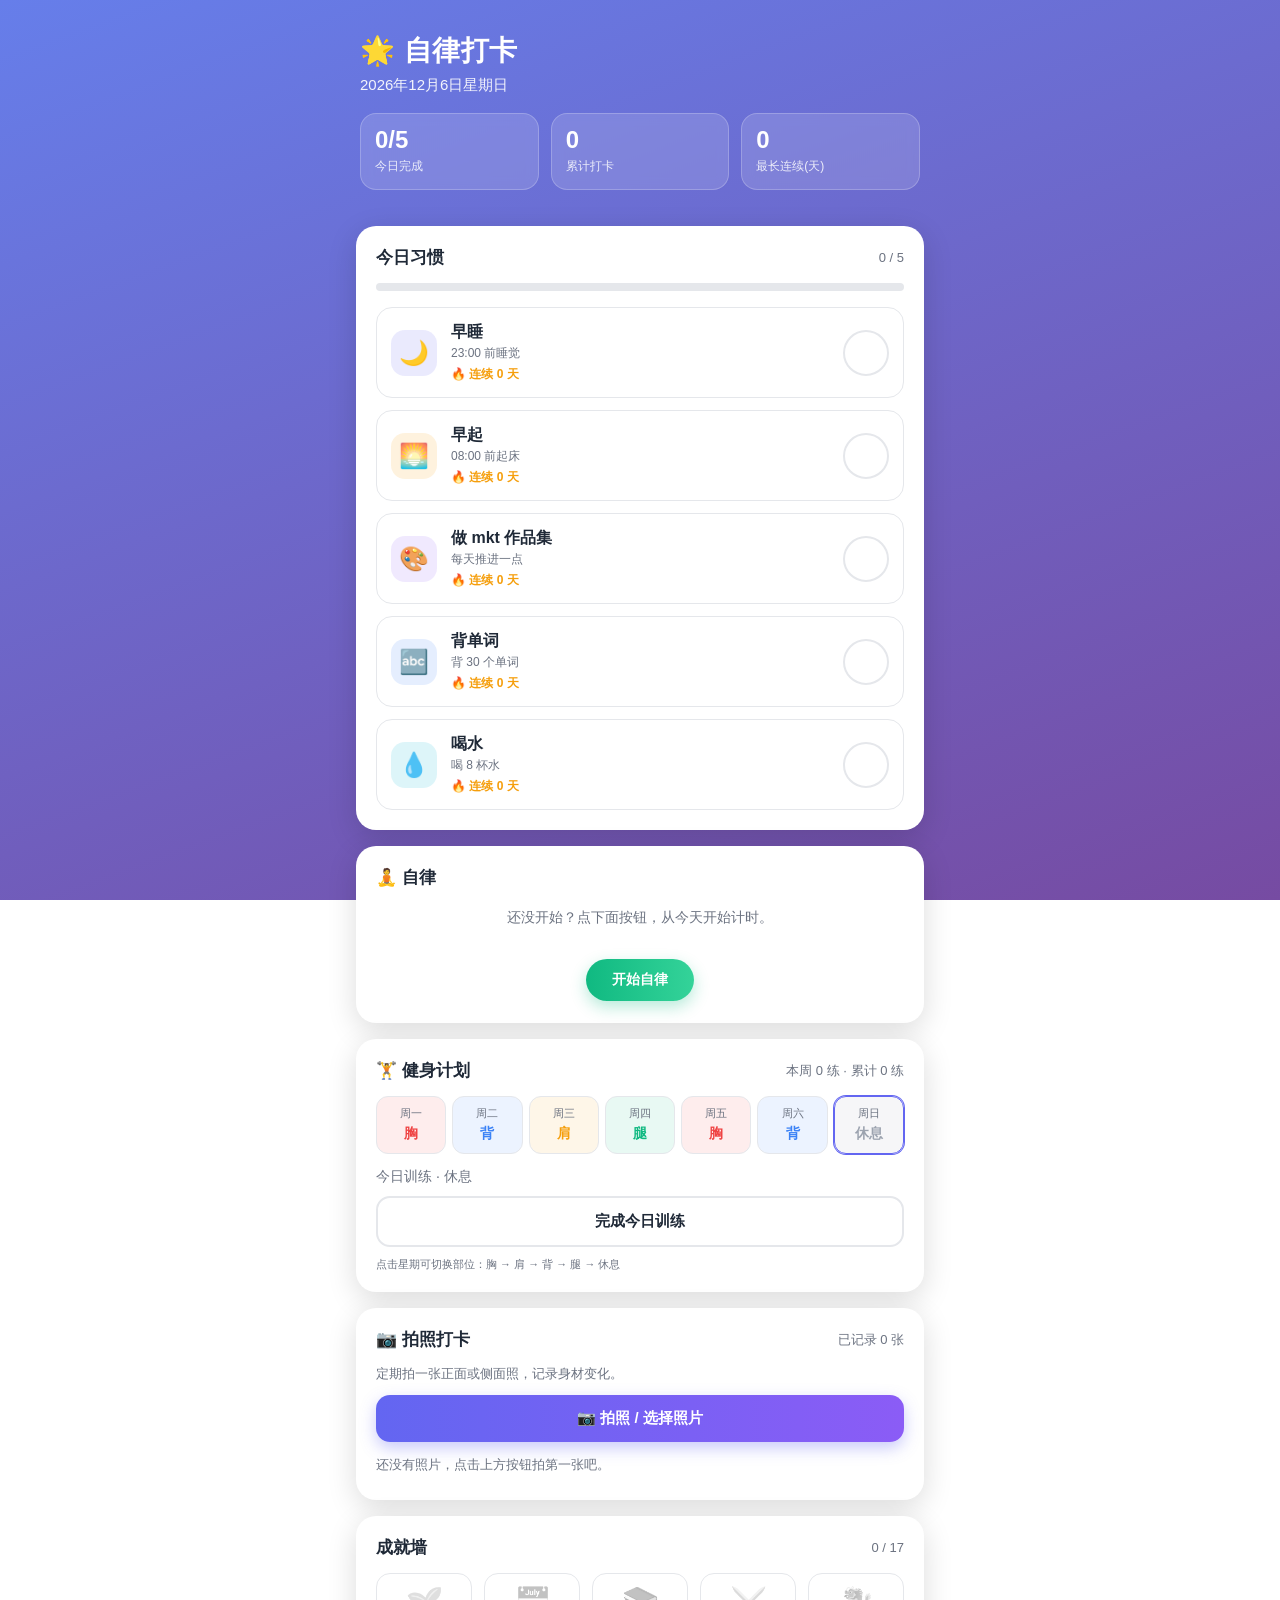
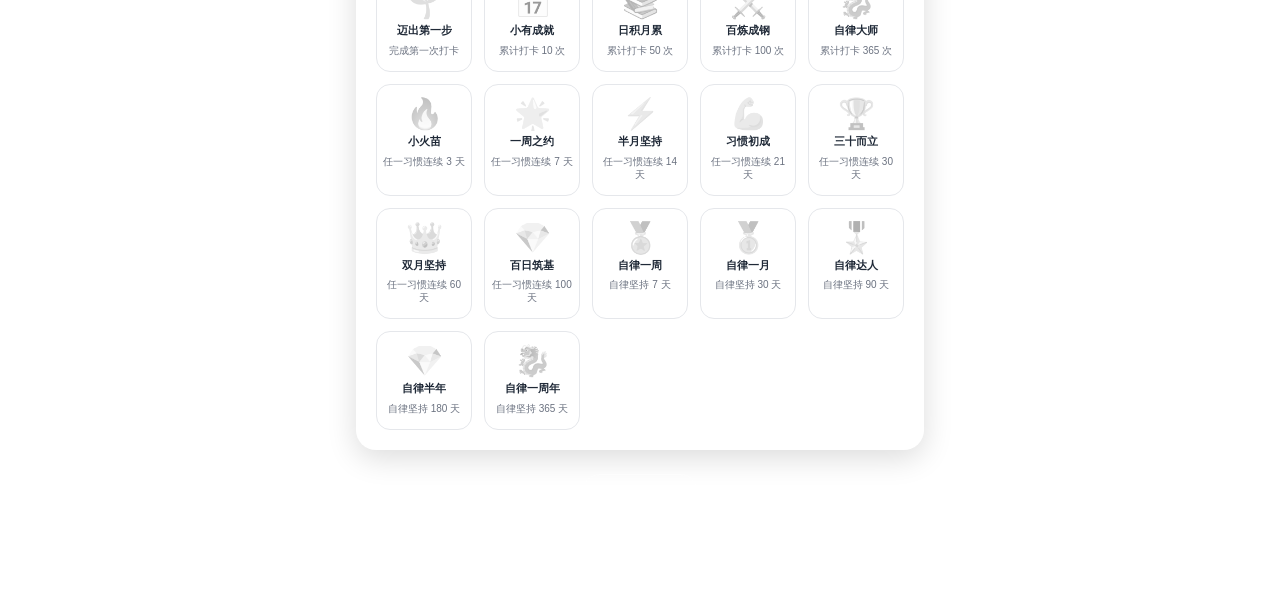
==== index.html @ 6bbac657 "Initial commit: 自律打卡 PWA Co-Authored-By: Claude Opus 5 (1M context) <noreply@anthropic.com>" ====
<!DOCTYPE html>
<html lang="zh-CN">
<head>
<meta charset="UTF-8">
<meta name="viewport" content="width=device-width, initial-scale=1.0">
<meta name="theme-color" content="#6366f1">
<title>自律打卡</title>
<link rel="manifest" href="manifest.webmanifest">
<link rel="icon" type="image/png" href="icon-192.png">
<link rel="apple-touch-icon" href="apple-touch-icon.png">
<meta name="mobile-web-app-capable" content="yes">
<meta name="apple-mobile-web-app-capable" content="yes">
<meta name="apple-mobile-web-app-status-bar-style" content="black-translucent">
<meta name="apple-mobile-web-app-title" content="自律打卡">
<style>
  * { box-sizing: border-box; margin: 0; padding: 0; }

  :root {
    --card: #ffffff;
    --text: #1f2937;
    --muted: #6b7280;
    --ring: #e5e7eb;
    --success: #10b981;
  }

  @media (prefers-color-scheme: dark) {
    :root {
      --card: #1f2937;
      --text: #f9fafb;
      --muted: #9ca3af;
      --ring: #374151;
    }
  }

  html, body { height: 100%; }

  body {
    font-family: -apple-system, BlinkMacSystemFont, "Segoe UI", "PingFang SC",
      "Hiragino Sans GB", "Microsoft YaHei", sans-serif;
    background: linear-gradient(160deg, #667eea 0%, #764ba2 100%);
    background-attachment: fixed;
    min-height: 100vh;
    color: var(--text);
    -webkit-font-smoothing: antialiased;
  }

  .app { max-width: 600px; margin: 0 auto; padding: 28px 16px 64px; }

  /* ---------- 顶部 ---------- */
  .hero { color: #fff; padding: 4px 4px 20px; }
  .hero h1 { font-size: 28px; font-weight: 800; letter-spacing: .5px; }
  .date { opacity: .92; margin-top: 6px; font-size: 15px; }

  .stats { display: grid; grid-template-columns: repeat(3, 1fr); gap: 12px; margin-top: 18px; }
  .stat {
    background: rgba(255, 255, 255, .14);
    backdrop-filter: blur(6px);
    border: 1px solid rgba(255, 255, 255, .22);
    border-radius: 16px;
    padding: 14px;
  }
  .stat .num { font-size: 24px; font-weight: 800; line-height: 1; }
  .stat .label { font-size: 12px; opacity: .85; margin-top: 6px; }

  /* ---------- 卡片 ---------- */
  .card {
    background: var(--card);
    border-radius: 20px;
    padding: 20px;
    margin-top: 16px;
    box-shadow: 0 8px 30px rgba(0, 0, 0, .14);
  }
  .section-title {
    font-size: 17px; font-weight: 700;
    display: flex; align-items: center; justify-content: space-between;
    margin-bottom: 14px;
  }
  .section-title .sub { font-size: 13px; color: var(--muted); font-weight: 500; }

  .progress { height: 8px; background: var(--ring); border-radius: 999px; overflow: hidden; margin-bottom: 16px; }
  .progress-fill {
    height: 100%; width: 0;
    background: linear-gradient(90deg, #10b981, #34d399);
    border-radius: 999px;
    transition: width .3s ease;
  }

  /* ---------- 习惯列表 ---------- */
  .habit-list { list-style: none; display: flex; flex-direction: column; gap: 12px; }
  .habit {
    display: flex; align-items: center; gap: 14px;
    padding: 14px; border: 1px solid var(--ring); border-radius: 16px;
    transition: transform .12s ease, box-shadow .12s ease;
  }
  .habit:hover { transform: translateY(-1px); box-shadow: 0 4px 14px rgba(0, 0, 0, .08); }
  .habit .icon {
    width: 46px; height: 46px; border-radius: 14px;
    display: grid; place-items: center; font-size: 24px; flex-shrink: 0;
  }
  .habit .info { flex: 1; min-width: 0; }
  .habit .name { font-weight: 700; font-size: 16px; }
  .habit .note { font-size: 12px; color: var(--muted); margin-top: 2px; }
  .habit .streak { font-size: 12px; font-weight: 700; color: #f59e0b; margin-top: 4px; }

  .check {
    width: 46px; height: 46px; border-radius: 50%;
    border: 2px solid var(--ring); background: transparent;
    cursor: pointer; font-size: 20px; font-weight: 800;
    display: grid; place-items: center; flex-shrink: 0;
    transition: all .15s ease;
  }
  .check:hover { border-color: var(--success); }
  .check.done { background: var(--success); border-color: var(--success); color: #fff; }

  /* ---------- 健身计划 ---------- */
  .day-chips { display: grid; grid-template-columns: repeat(7, 1fr); gap: 6px; margin-bottom: 14px; }
  .day-chip {
    position: relative; border: 1px solid var(--ring); border-radius: 12px;
    padding: 9px 2px 10px; text-align: center; cursor: pointer;
    transition: transform .1s ease;
  }
  .day-chip:hover { transform: translateY(-1px); }
  .day-chip.today { border-color: #6366f1; box-shadow: 0 0 0 1px #6366f1; }
  .day-chip .day-name { font-size: 11px; color: var(--muted); }
  .day-chip .day-muscle { font-size: 14px; font-weight: 800; margin-top: 4px; }
  .day-check {
    position: absolute; top: -6px; right: -6px; width: 18px; height: 18px;
    border-radius: 50%; background: var(--success); color: #fff; font-size: 11px;
    display: grid; place-items: center;
  }

  .today-muscle { font-size: 14px; color: var(--muted); }
  .workout-btn {
    width: 100%; margin-top: 10px; padding: 14px; border-radius: 14px;
    border: 2px solid var(--ring); background: transparent; color: var(--text);
    font-size: 15px; font-weight: 700; cursor: pointer; transition: all .15s ease;
  }
  .workout-btn:hover { border-color: var(--success); }
  .workout-btn.done { background: var(--success); border-color: var(--success); color: #fff; }
  .edit-hint { font-size: 11px; color: var(--muted); margin-top: 10px; }

  /* ---------- 自律计时 ---------- */
  .discipline-body { text-align: center; padding: 6px 0 2px; }
  .discipline-hint { font-size: 14px; color: var(--muted); margin-bottom: 14px; }
  .discipline-count-label { font-size: 14px; color: var(--muted); }
  .discipline-days {
    font-size: 56px; font-weight: 800; line-height: 1.1;
    background: linear-gradient(90deg, #f59e0b, #ef4444, #8b5cf6);
    -webkit-background-clip: text; background-clip: text; color: transparent;
  }
  .discipline-days span { font-size: 20px; font-weight: 700; }
  .discipline-since { font-size: 13px; color: var(--muted); margin-top: 6px; }
  .discipline-btn { margin-top: 18px; padding: 12px 26px; border-radius: 999px; border: none; font-size: 14px; font-weight: 700; cursor: pointer; transition: all .15s ease; }
  .discipline-start { background: linear-gradient(90deg, #10b981, #34d399); color: #fff; box-shadow: 0 6px 16px rgba(16, 185, 129, .3); }
  .discipline-start:hover { transform: translateY(-1px); }
  .discipline-reset { background: transparent; border: 1px solid var(--ring); color: var(--muted); }
  .discipline-reset:hover { border-color: #ef4444; color: #ef4444; }

  /* ---------- 拍照打卡 ---------- */
  .photo-hint { font-size: 13px; color: var(--muted); margin-bottom: 12px; }
  .photo-btn {
    width: 100%; padding: 14px; border: none; border-radius: 14px;
    background: linear-gradient(90deg, #6366f1, #8b5cf6); color: #fff;
    font-size: 15px; font-weight: 700; cursor: pointer;
    box-shadow: 0 6px 16px rgba(99, 102, 241, .35);
    transition: transform .12s ease, box-shadow .12s ease;
  }
  .photo-btn:hover { transform: translateY(-1px); box-shadow: 0 8px 20px rgba(99, 102, 241, .45); }

  .gallery { display: flex; gap: 10px; overflow-x: auto; padding-bottom: 6px; margin-top: 14px; }
  .thumb {
    position: relative; flex-shrink: 0; width: 72px; height: 72px;
    border-radius: 12px; overflow: hidden; border: 1px solid var(--ring); cursor: pointer;
  }
  .thumb img { width: 100%; height: 100%; object-fit: cover; display: block; }
  .thumb .thumb-date {
    position: absolute; bottom: 0; left: 0; right: 0; background: rgba(0, 0, 0, .55);
    color: #fff; font-size: 9px; text-align: center; padding: 2px 0;
  }
  .gallery-empty { color: var(--muted); font-size: 13px; }

  /* ---------- 成就墙 ---------- */
  .achievements { display: grid; grid-template-columns: repeat(auto-fill, minmax(80px, 1fr)); gap: 12px; }
  .achievement {
    display: flex; flex-direction: column; align-items: center; gap: 6px;
    text-align: center; padding: 14px 6px;
    border: 1px solid var(--ring); border-radius: 14px;
    transition: transform .12s ease;
  }
  .achievement:hover { transform: translateY(-2px); }
  .achievement .badge { font-size: 30px; line-height: 1; filter: grayscale(1) opacity(.4); transition: filter .25s ease; }
  .achievement.unlocked .badge { filter: none; }
  .achievement.unlocked { border-color: #fcd34d; }
  .achievement .a-name { font-size: 11px; font-weight: 700; line-height: 1.25; }
  .achievement .a-desc { font-size: 10px; color: var(--muted); line-height: 1.3; }

  /* ---------- 底部 ---------- */
  footer { margin-top: 24px; text-align: center; color: rgba(255, 255, 255, .85); }
  .reset {
    background: none; border: 1px solid rgba(255, 255, 255, .4); color: #fff;
    border-radius: 999px; padding: 8px 18px; font-size: 13px; cursor: pointer;
  }
  .reset:hover { background: rgba(255, 255, 255, .15); }
  .tip { font-size: 12px; opacity: .8; margin-top: 12px; }

  /* ---------- 提示 & 彩带 ---------- */
  .toast {
    position: fixed; top: 24px; left: 50%;
    transform: translateX(-50%) translateY(-20px);
    background: #1f2937; color: #fff;
    padding: 12px 20px; border-radius: 999px; font-size: 14px;
    box-shadow: 0 8px 24px rgba(0, 0, 0, .3);
    opacity: 0; transition: all .3s ease; z-index: 1000; white-space: nowrap;
  }
  .toast.show { opacity: 1; transform: translateX(-50%) translateY(0); }

  .confetti {
    position: fixed; top: -10px; width: 10px; height: 16px; z-index: 999;
    border-radius: 2px;
    animation: fall 2.5s ease-in forwards;
  }
  @keyframes fall {
    to { transform: translate(var(--x, 0px), 110vh) rotate(720deg); opacity: .9; }
  }

  /* ---------- 图片大图 ---------- */
  .lightbox { position: fixed; inset: 0; z-index: 1100; display: none; align-items: center; justify-content: center; }
  .lightbox-bg { position: absolute; inset: 0; background: rgba(0, 0, 0, .82); }
  .lightbox-body { position: relative; max-width: 90vw; max-height: 90vh; display: flex; flex-direction: column; align-items: center; gap: 14px; }
  .lightbox-body img { max-width: 90vw; max-height: 72vh; border-radius: 12px; box-shadow: 0 10px 40px rgba(0, 0, 0, .5); }
  .lightbox-info { display: flex; align-items: center; gap: 14px; color: #fff; }
  .lightbox-del { background: #ef4444; color: #fff; border: none; border-radius: 999px; padding: 8px 16px; cursor: pointer; font-size: 13px; }
  .lightbox-x { position: absolute; top: -42px; right: 0; background: rgba(255, 255, 255, .2); color: #fff; border: none; border-radius: 50%; width: 36px; height: 36px; cursor: pointer; font-size: 16px; }
</style>
</head>
<body>
  <div class="app">
    <header class="hero">
      <h1>🌟 自律打卡</h1>
      <div class="date" id="date"></div>
      <div class="stats" id="stats"></div>
    </header>

    <main>
      <section class="card">
        <h2 class="section-title">今日习惯 <span class="sub" id="today-sub"></span></h2>
        <div class="progress"><div class="progress-fill" id="progress-fill"></div></div>
        <ul class="habit-list" id="habit-list"></ul>
      </section>

      <section class="card">
        <h2 class="section-title">🧘 自律</h2>
        <div class="discipline-body" id="discipline-body"></div>
      </section>

      <section class="card">
        <h2 class="section-title">🏋️ 健身计划 <span class="sub" id="fitness-sub"></span></h2>
        <div class="day-chips" id="week"></div>
        <p class="today-muscle" id="today-muscle"></p>
        <button class="workout-btn" id="workout-btn"></button>
        <p class="edit-hint">点击星期可切换部位：胸 → 肩 → 背 → 腿 → 休息</p>
      </section>

      <section class="card">
        <h2 class="section-title">📷 拍照打卡 <span class="sub" id="photo-sub"></span></h2>
        <p class="photo-hint">定期拍一张正面或侧面照，记录身材变化。</p>
        <button class="photo-btn" id="photo-btn">📷 拍照 / 选择照片</button>
        <input type="file" id="photo-input" accept="image/*" style="display:none">
        <div class="gallery" id="gallery"></div>
      </section>

      <section class="card">
        <h2 class="section-title">成就墙 <span class="sub" id="achievement-sub"></span></h2>
        <div class="achievements" id="achievements"></div>
      </section>
    </main>

    <footer>
      <button class="reset" id="reset">清空全部数据</button>
      <p class="tip">数据保存在本机浏览器中，换浏览器或清理缓存会丢失。</p>
    </footer>
  </div>

  <div class="lightbox" id="lightbox">
    <div class="lightbox-bg" id="lightbox-close"></div>
    <div class="lightbox-body">
      <img id="lightbox-img" src="" alt="照片">
      <div class="lightbox-info">
        <span id="lightbox-date"></span>
        <button class="lightbox-del" id="lightbox-del">删除这张</button>
      </div>
      <button class="lightbox-x" id="lightbox-x">✕</button>
    </div>
  </div>

<script>
(function () {
  var STORAGE_KEY = 'zilv-daka-v1';

  // 在这里增删你的习惯（图标、颜色、说明都可以自己改）
  var HABITS = [
    { id: 'early-sleep',   name: '早睡', note: '23:00 前睡觉', icon: '🌙', color: '#6366f1' },
    { id: 'early-rise',    name: '早起', note: '08:00 前起床', icon: '🌅', color: '#f59e0b' },
    { id: 'mkt-portfolio', name: '做 mkt 作品集', note: '每天推进一点', icon: '🎨', color: '#8b5cf6' },
    { id: 'words',         name: '背单词', note: '背 30 个单词', icon: '🔤', color: '#3b82f6' },
    { id: 'water',         name: '喝水', note: '喝 8 杯水', icon: '💧', color: '#06b6d4' }
  ];

  // 健身部位（顺序即点击切换的顺序）
  var MUSCLES = [
    { id: 'chest',    name: '胸',   color: '#ef4444' },
    { id: 'shoulder', name: '肩',   color: '#f59e0b' },
    { id: 'back',     name: '背',   color: '#3b82f6' },
    { id: 'leg',      name: '腿',   color: '#10b981' },
    { id: 'rest',     name: '休息', color: '#9ca3af' }
  ];

  var DAY_LABELS = ['周日', '周一', '周二', '周三', '周四', '周五', '周六'];

  function defaultPlan() {
    // 键为 getDay()：0=周日 1=周一 … 6=周六。默认：腿一周一练。
    return { '0': 'rest', '1': 'chest', '2': 'back', '3': 'shoulder', '4': 'leg', '5': 'chest', '6': 'back' };
  }

  // 成就配置：type 为 streak（连续天数，取所有习惯的最长连续）或 total（累计打卡次数）
  var ACHIEVEMENTS = [
    { id: 'first',      type: 'total',  target: 1,   icon: '🌱', name: '迈出第一步', desc: '完成第一次打卡' },
    { id: 'total-10',   type: 'total',  target: 10,  icon: '📅', name: '小有成就', desc: '累计打卡 10 次' },
    { id: 'total-50',   type: 'total',  target: 50,  icon: '📚', name: '日积月累', desc: '累计打卡 50 次' },
    { id: 'total-100',  type: 'total',  target: 100, icon: '⚔️', name: '百炼成钢', desc: '累计打卡 100 次' },
    { id: 'total-365',  type: 'total',  target: 365, icon: '🐉', name: '自律大师', desc: '累计打卡 365 次' },
    { id: 'streak-3',   type: 'streak', target: 3,   icon: '🔥', name: '小火苗', desc: '任一习惯连续 3 天' },
    { id: 'streak-7',   type: 'streak', target: 7,   icon: '🌟', name: '一周之约', desc: '任一习惯连续 7 天' },
    { id: 'streak-14',  type: 'streak', target: 14,  icon: '⚡', name: '半月坚持', desc: '任一习惯连续 14 天' },
    { id: 'streak-21',  type: 'streak', target: 21,  icon: '💪', name: '习惯初成', desc: '任一习惯连续 21 天' },
    { id: 'streak-30',  type: 'streak', target: 30,  icon: '🏆', name: '三十而立', desc: '任一习惯连续 30 天' },
    { id: 'streak-60',  type: 'streak', target: 60,  icon: '👑', name: '双月坚持', desc: '任一习惯连续 60 天' },
    { id: 'streak-100', type: 'streak', target: 100, icon: '💎', name: '百日筑基', desc: '任一习惯连续 100 天' },
    { id: 'disc-7',   type: 'discipline', target: 7,   icon: '🏅', name: '自律一周', desc: '自律坚持 7 天' },
    { id: 'disc-30',  type: 'discipline', target: 30,  icon: '🥇', name: '自律一月', desc: '自律坚持 30 天' },
    { id: 'disc-90',  type: 'discipline', target: 90,  icon: '🎖️', name: '自律达人', desc: '自律坚持 90 天' },
    { id: 'disc-180', type: 'discipline', target: 180, icon: '💎', name: '自律半年', desc: '自律坚持 180 天' },
    { id: 'disc-365', type: 'discipline', target: 365, icon: '🐉', name: '自律一周年', desc: '自律坚持 365 天' }
  ];

  var data = load();
  var currentPhotoId = null;

  // ---------- 照片存储（优先 IndexedDB，不支持时退回 localStorage） ----------
  var photoStore = (function () {
    var DB_NAME = 'zilv-daka-db';
    var STORE = 'photos';
    var LS_KEY = 'zilv-daka-photos';
    var useIdb = typeof window.indexedDB !== 'undefined';

    function openDb() {
      return new Promise(function (resolve, reject) {
        var req = indexedDB.open(DB_NAME, 1);
        req.onupgradeneeded = function (e) {
          var db = e.target.result;
          if (!db.objectStoreNames.contains(STORE)) db.createObjectStore(STORE, { keyPath: 'id' });
        };
        req.onsuccess = function (e) { resolve(e.target.result); };
        req.onerror = function (e) { reject(e.target.error); };
      });
    }
    function lsAll() {
      try { return JSON.parse(localStorage.getItem(LS_KEY) || '[]'); } catch (e) { return []; }
    }
    function lsSave(list) {
      try { localStorage.setItem(LS_KEY, JSON.stringify(list)); } catch (e) {}
    }

    return {
      add: function (rec) {
        if (useIdb) {
          return openDb().then(function (db) {
            return new Promise(function (resolve, reject) {
              var tx = db.transaction(STORE, 'readwrite');
              tx.objectStore(STORE).put(rec);
              tx.oncomplete = function () { db.close(); resolve(); };
              tx.onerror = function (e) { db.close(); reject(e.target.error); };
            });
          });
        }
        var list = lsAll(); list.push(rec); lsSave(list);
        return Promise.resolve();
      },
      all: function () {
        if (useIdb) {
          return openDb().then(function (db) {
            return new Promise(function (resolve, reject) {
              var req = db.transaction(STORE, 'readonly').objectStore(STORE).getAll();
              req.onsuccess = function () { db.close(); resolve(req.result || []); };
              req.onerror = function (e) { db.close(); reject(e.target.error); };
            });
          });
        }
        return Promise.resolve(lsAll());
      },
      remove: function (id) {
        if (useIdb) {
          return openDb().then(function (db) {
            return new Promise(function (resolve, reject) {
              var tx = db.transaction(STORE, 'readwrite');
              tx.objectStore(STORE).delete(id);
              tx.oncomplete = function () { db.close(); resolve(); };
              tx.onerror = function (e) { db.close(); reject(e.target.error); };
            });
          });
        }
        lsSave(lsAll().filter(function (p) { return p.id !== id; }));
        return Promise.resolve();
      },
      clear: function () {
        if (useIdb) {
          return openDb().then(function (db) {
            return new Promise(function (resolve, reject) {
              var tx = db.transaction(STORE, 'readwrite');
              tx.objectStore(STORE).clear();
              tx.oncomplete = function () { db.close(); resolve(); };
              tx.onerror = function (e) { db.close(); reject(e.target.error); };
            });
          });
        }
        lsSave([]);
        return Promise.resolve();
      }
    };
  })();

  function load() {
    var d = { checkins: {}, achievements: {}, workouts: {}, plan: defaultPlan(), disciplineStart: null };
    try {
      var raw = localStorage.getItem(STORAGE_KEY);
      if (raw) {
        var p = JSON.parse(raw);
        for (var k in p) if (p.hasOwnProperty(k)) d[k] = p[k];
      }
    } catch (e) {}
    if (!d.plan || typeof d.plan !== 'object') d.plan = defaultPlan();
    if (!d.workouts) d.workouts = {};
    return d;
  }

  function save() {
    try { localStorage.setItem(STORAGE_KEY, JSON.stringify(data)); } catch (e) {}
  }

  function fmt(d) {
    var y = d.getFullYear();
    var m = String(d.getMonth() + 1).padStart(2, '0');
    var day = String(d.getDate()).padStart(2, '0');
    return y + '-' + m + '-' + day;
  }

  function dayNum(dateStr) {
    var p = dateStr.split('-').map(Number);
    return Math.floor(Date.UTC(p[0], p[1] - 1, p[2]) / 86400000);
  }

  function todayStr() { return fmt(new Date()); }

  function checkedDates(habitId) {
    var out = [];
    for (var date in data.checkins) {
      if (data.checkins[date].indexOf(habitId) !== -1) out.push(date);
    }
    return out;
  }

  function currentStreak(habitId) {
    var set = {};
    checkedDates(habitId).forEach(function (d) { set[d] = true; });
    var d = new Date();
    var streak = 0;
    if (!set[fmt(d)]) d.setDate(d.getDate() - 1);
    while (set[fmt(d)]) {
      streak++;
      d.setDate(d.getDate() - 1);
    }
    return streak;
  }

  function bestStreak(habitId) {
    var days = checkedDates(habitId).map(dayNum).sort(function (a, b) { return a - b; });
    var best = 0, run = 0, prev = null;
    for (var i = 0; i < days.length; i++) {
      run = (prev !== null && days[i] === prev + 1) ? run + 1 : 1;
      if (run > best) best = run;
      prev = days[i];
    }
    return best;
  }

  function bestStreakAny() {
    var best = 0;
    HABITS.forEach(function (h) { best = Math.max(best, bestStreak(h.id)); });
    return best;
  }

  function totalCount() {
    // 只统计当前存在的习惯，避免已删除/改名的习惯残留历史影响累计数
    var known = {};
    HABITS.forEach(function (h) { known[h.id] = true; });
    var sum = 0;
    for (var date in data.checkins) {
      var ids = data.checkins[date];
      for (var i = 0; i < ids.length; i++) if (known[ids[i]]) sum++;
    }
    return sum;
  }

  function isCheckedToday(habitId) {
    var list = data.checkins[todayStr()];
    return list ? list.indexOf(habitId) !== -1 : false;
  }

  function muscleById(id) {
    for (var i = 0; i < MUSCLES.length; i++) if (MUSCLES[i].id === id) return MUSCLES[i];
    return MUSCLES[MUSCLES.length - 1];
  }

  function weekDates() {
    var now = new Date();
    var monday = new Date(now);
    monday.setDate(now.getDate() - ((now.getDay() + 6) % 7));
    var arr = [];
    for (var i = 0; i < 7; i++) {
      var d = new Date(monday);
      d.setDate(monday.getDate() + i);
      arr.push({ date: fmt(d), day: d.getDay() });
    }
    return arr;
  }

  function toggle(habitId) {
    var d = todayStr();
    var list = data.checkins[d] ? data.checkins[d].slice() : [];
    if (list.indexOf(habitId) !== -1) {
      data.checkins[d] = list.filter(function (id) { return id !== habitId; });
      if (data.checkins[d].length === 0) delete data.checkins[d];
    } else {
      data.checkins[d] = list.concat(habitId);
    }
    save();
    render();
  }

  function toggleWorkout() {
    var d = todayStr();
    if (data.workouts[d]) delete data.workouts[d];
    else data.workouts[d] = true;
    save();
    renderFitness();
  }

  function cyclePlan(dayKey) {
    var ids = MUSCLES.map(function (m) { return m.id; });
    var cur = data.plan[dayKey] || 'rest';
    var idx = ids.indexOf(cur);
    data.plan[dayKey] = ids[(idx + 1) % ids.length];
    save();
    renderFitness();
  }

  function checkAchievements() {
    var best = bestStreakAny();
    var total = totalCount();
    var disc = disciplineDays();
    var newly = [];
    ACHIEVEMENTS.forEach(function (a) {
      if (data.achievements[a.id]) return;
      var met;
      if (a.type === 'streak') met = best >= a.target;
      else if (a.type === 'discipline') met = disc >= a.target;
      else met = total >= a.target;
      if (met) {
        data.achievements[a.id] = todayStr();
        newly.push(a);
      }
    });
    if (newly.length) {
      save();
      newly.forEach(function (a) { toast('🎉 解锁成就：' + a.icon + ' ' + a.name); });
      confetti();
    }
  }

  function render() {
    checkAchievements();
    renderDate();
    renderStats();
    renderHabits();
    renderDiscipline();
    renderFitness();
    renderAchievements();
    renderPhotos();
  }

  function renderDate() {
    document.getElementById('date').textContent =
      new Date().toLocaleDateString('zh-CN', { weekday: 'long', year: 'numeric', month: 'long', day: 'numeric' });
  }

  function renderStats() {
    var done = HABITS.filter(isCheckedToday).length;
    document.getElementById('stats').innerHTML =
      statTile(done + '/' + HABITS.length, '今日完成') +
      statTile(totalCount(), '累计打卡') +
      statTile(bestStreakAny(), '最长连续(天)');
  }

  function statTile(num, label) {
    return '<div class="stat"><div class="num">' + num + '</div><div class="label">' + label + '</div></div>';
  }

  function renderHabits() {
    var done = HABITS.filter(isCheckedToday).length;
    document.getElementById('today-sub').textContent = done + ' / ' + HABITS.length;
    document.getElementById('progress-fill').style.width = (done / HABITS.length * 100) + '%';

    document.getElementById('habit-list').innerHTML = HABITS.map(function (h) {
      var checked = isCheckedToday(h.id);
      var streak = currentStreak(h.id);
      return '<li class="habit">' +
        '<div class="icon" style="background:' + h.color + '22">' + h.icon + '</div>' +
        '<div class="info">' +
          '<div class="name">' + h.name + '</div>' +
          '<div class="note">' + h.note + '</div>' +
          '<div class="streak">🔥 连续 ' + streak + ' 天</div>' +
        '</div>' +
        '<button class="check' + (checked ? ' done' : '') + '" data-habit="' + h.id + '" aria-label="打卡 ' + h.name + '">' +
          (checked ? '✓' : '') +
        '</button>' +
      '</li>';
    }).join('');
  }

  function disciplineDays() {
    if (!data.disciplineStart) return 0;
    return dayNum(todayStr()) - dayNum(data.disciplineStart) + 1;
  }

  function startDiscipline() {
    data.disciplineStart = todayStr();
    save();
    renderDiscipline();
  }

  function resetDiscipline() {
    if (confirm('确定要重新开始吗？将从今天重新计为第 1 天。')) {
      data.disciplineStart = todayStr();
      save();
      renderDiscipline();
    }
  }

  function renderDiscipline() {
    var body = document.getElementById('discipline-body');
    var start = data.disciplineStart;
    if (!start) {
      body.innerHTML =
        '<p class="discipline-hint">还没开始？点下面按钮，从今天开始计时。</p>' +
        '<button class="discipline-btn discipline-start" data-act="start">开始自律</button>';
      return;
    }
    body.innerHTML =
      '<div class="discipline-count-label">已坚持</div>' +
      '<div class="discipline-days">' + disciplineDays() + ' <span>天</span></div>' +
      '<div class="discipline-since">开始于 ' + start + '</div>' +
      '<button class="discipline-btn discipline-reset" data-act="reset">重新开始（破戒归零）</button>';
  }

  function renderFitness() {
    var week = weekDates();
    var today = todayStr();
    var weekCount = week.filter(function (x) { return data.workouts[x.date]; }).length;
    var totalWorkouts = Object.keys(data.workouts).length;
    document.getElementById('fitness-sub').textContent = '本周 ' + weekCount + ' 练 · 累计 ' + totalWorkouts + ' 练';

    document.getElementById('week').innerHTML = week.map(function (x) {
      var m = muscleById(data.plan[x.day]);
      var done = !!data.workouts[x.date];
      var isToday = x.date === today;
      return '<div class="day-chip' + (isToday ? ' today' : '') + '" data-day="' + x.day + '"' +
        ' style="background:' + m.color + '18">' +
        '<div class="day-name">' + DAY_LABELS[x.day] + '</div>' +
        '<div class="day-muscle" style="color:' + m.color + '">' + m.name + '</div>' +
        (done ? '<div class="day-check">✓</div>' : '') +
      '</div>';
    }).join('');

    var todayMuscle = muscleById(data.plan[new Date().getDay()]);
    document.getElementById('today-muscle').textContent = '今日训练 · ' + todayMuscle.name;
    var workoutDone = !!data.workouts[today];
    var btn = document.getElementById('workout-btn');
    btn.textContent = workoutDone ? '✓ 已完成今日训练' : '完成今日训练';
    btn.className = 'workout-btn' + (workoutDone ? ' done' : '');
  }

  function renderPhotos() {
    photoStore.all().then(function (list) {
      list.sort(function (a, b) { return b.ts - a.ts; });
      document.getElementById('photo-sub').textContent = '已记录 ' + list.length + ' 张';
      var g = document.getElementById('gallery');
      if (!list.length) {
        g.innerHTML = '<div class="gallery-empty">还没有照片，点击上方按钮拍第一张吧。</div>';
        return;
      }
      g.innerHTML = list.map(function (p) {
        return '<div class="thumb" data-id="' + p.id + '">' +
          '<img src="' + p.dataUrl + '" alt="' + p.date + '">' +
          '<div class="thumb-date">' + p.date.slice(5) + '</div>' +
        '</div>';
      }).join('');
    });
  }

  function renderAchievements() {
    var count = ACHIEVEMENTS.filter(function (a) { return data.achievements[a.id]; }).length;
    document.getElementById('achievement-sub').textContent = count + ' / ' + ACHIEVEMENTS.length;

    document.getElementById('achievements').innerHTML = ACHIEVEMENTS.map(function (a) {
      var u = data.achievements[a.id];
      var cls = u ? 'achievement unlocked' : 'achievement';
      var title = u ? (a.name + ' · 已于 ' + u + ' 解锁') : ('未解锁 · ' + a.desc);
      return '<div class="' + cls + '" title="' + title + '">' +
        '<div class="badge">' + a.icon + '</div>' +
        '<div class="a-name">' + a.name + '</div>' +
        '<div class="a-desc">' + a.desc + '</div>' +
      '</div>';
    }).join('');
  }

  function compressImage(file, cb) {
    var reader = new FileReader();
    reader.onload = function () {
      var img = new Image();
      img.onload = function () {
        var maxSide = 900, w = img.width, h = img.height;
        if (w > h && w > maxSide) { h = Math.round(h * maxSide / w); w = maxSide; }
        else if (h >= w && h > maxSide) { w = Math.round(w * maxSide / h); h = maxSide; }
        var canvas = document.createElement('canvas');
        canvas.width = w; canvas.height = h;
        canvas.getContext('2d').drawImage(img, 0, 0, w, h);
        cb(canvas.toDataURL('image/jpeg', 0.75));
      };
      img.onerror = function () { cb(reader.result); };
      img.src = reader.result;
    };
    reader.readAsDataURL(file);
  }

  function addPhoto(dataUrl) {
    var now = new Date();
    photoStore.add({
      id: 'p' + now.getTime() + '-' + Math.random().toString(36).slice(2, 6),
      date: fmt(now),
      ts: now.getTime(),
      dataUrl: dataUrl
    }).then(function () { renderPhotos(); });
  }

  function openLightbox(p) {
    currentPhotoId = p.id;
    document.getElementById('lightbox-img').src = p.dataUrl;
    document.getElementById('lightbox-date').textContent = p.date;
    document.getElementById('lightbox').style.display = 'flex';
  }

  function closeLightbox() {
    document.getElementById('lightbox').style.display = 'none';
    currentPhotoId = null;
  }

  function toast(msg) {
    var t = document.createElement('div');
    t.className = 'toast';
    t.textContent = msg;
    document.body.appendChild(t);
    requestAnimationFrame(function () { t.classList.add('show'); });
    setTimeout(function () {
      t.classList.remove('show');
      setTimeout(function () { t.remove(); }, 300);
    }, 2600);
  }

  function confetti() {
    var colors = ['#6366f1', '#ec4899', '#f59e0b', '#10b981', '#06b6d4', '#8b5cf6'];
    for (var i = 0; i < 40; i++) {
      var c = document.createElement('div');
      c.className = 'confetti';
      c.style.left = Math.random() * 100 + 'vw';
      c.style.background = colors[Math.floor(Math.random() * colors.length)];
      c.style.animationDelay = Math.random() * 0.5 + 's';
      c.style.setProperty('--x', Math.round(Math.random() * 200 - 100) + 'px');
      document.body.appendChild(c);
      setTimeout(function (el) { el.remove(); }, 2500, c);
    }
  }

  // ---------- 事件 ----------
  document.getElementById('habit-list').addEventListener('click', function (e) {
    var btn = e.target.closest('[data-habit]');
    if (btn) toggle(btn.getAttribute('data-habit'));
  });

  document.getElementById('discipline-body').addEventListener('click', function (e) {
    var b = e.target.closest('[data-act]');
    if (!b) return;
    if (b.getAttribute('data-act') === 'start') startDiscipline();
    else if (b.getAttribute('data-act') === 'reset') resetDiscipline();
  });

  document.getElementById('week').addEventListener('click', function (e) {
    var chip = e.target.closest('[data-day]');
    if (chip) cyclePlan(chip.getAttribute('data-day'));
  });

  document.getElementById('workout-btn').addEventListener('click', toggleWorkout);

  document.getElementById('photo-btn').addEventListener('click', function () {
    document.getElementById('photo-input').click();
  });

  document.getElementById('photo-input').addEventListener('change', function (e) {
    var file = e.target.files && e.target.files[0];
    if (!file) return;
    compressImage(file, function (dataUrl) { addPhoto(dataUrl); });
    e.target.value = '';
  });

  document.getElementById('gallery').addEventListener('click', function (e) {
    var thumb = e.target.closest('[data-id]');
    if (!thumb) return;
    var id = thumb.getAttribute('data-id');
    photoStore.all().then(function (list) {
      for (var i = 0; i < list.length; i++) {
        if (list[i].id === id) { openLightbox(list[i]); return; }
      }
    });
  });

  document.getElementById('lightbox-close').addEventListener('click', closeLightbox);
  document.getElementById('lightbox-x').addEventListener('click', closeLightbox);
  document.getElementById('lightbox-del').addEventListener('click', function () {
    if (!currentPhotoId) return;
    if (!confirm('删除这张照片？')) return;
    photoStore.remove(currentPhotoId).then(function () { closeLightbox(); renderPhotos(); });
  });

  document.getElementById('reset').addEventListener('click', function () {
    if (confirm('确定要清空所有打卡记录、健身计划和照片吗？此操作不可恢复。')) {
      data = { checkins: {}, achievements: {}, workouts: {}, plan: defaultPlan() };
      save();
      photoStore.clear().then(function () { render(); });
    }
  });

  render();
})();
</script>
<script>
  if ('serviceWorker' in navigator) {
    window.addEventListener('load', function () {
      navigator.serviceWorker.register('sw.js').catch(function () {});
    });
  }
</script>
</body>
</html>
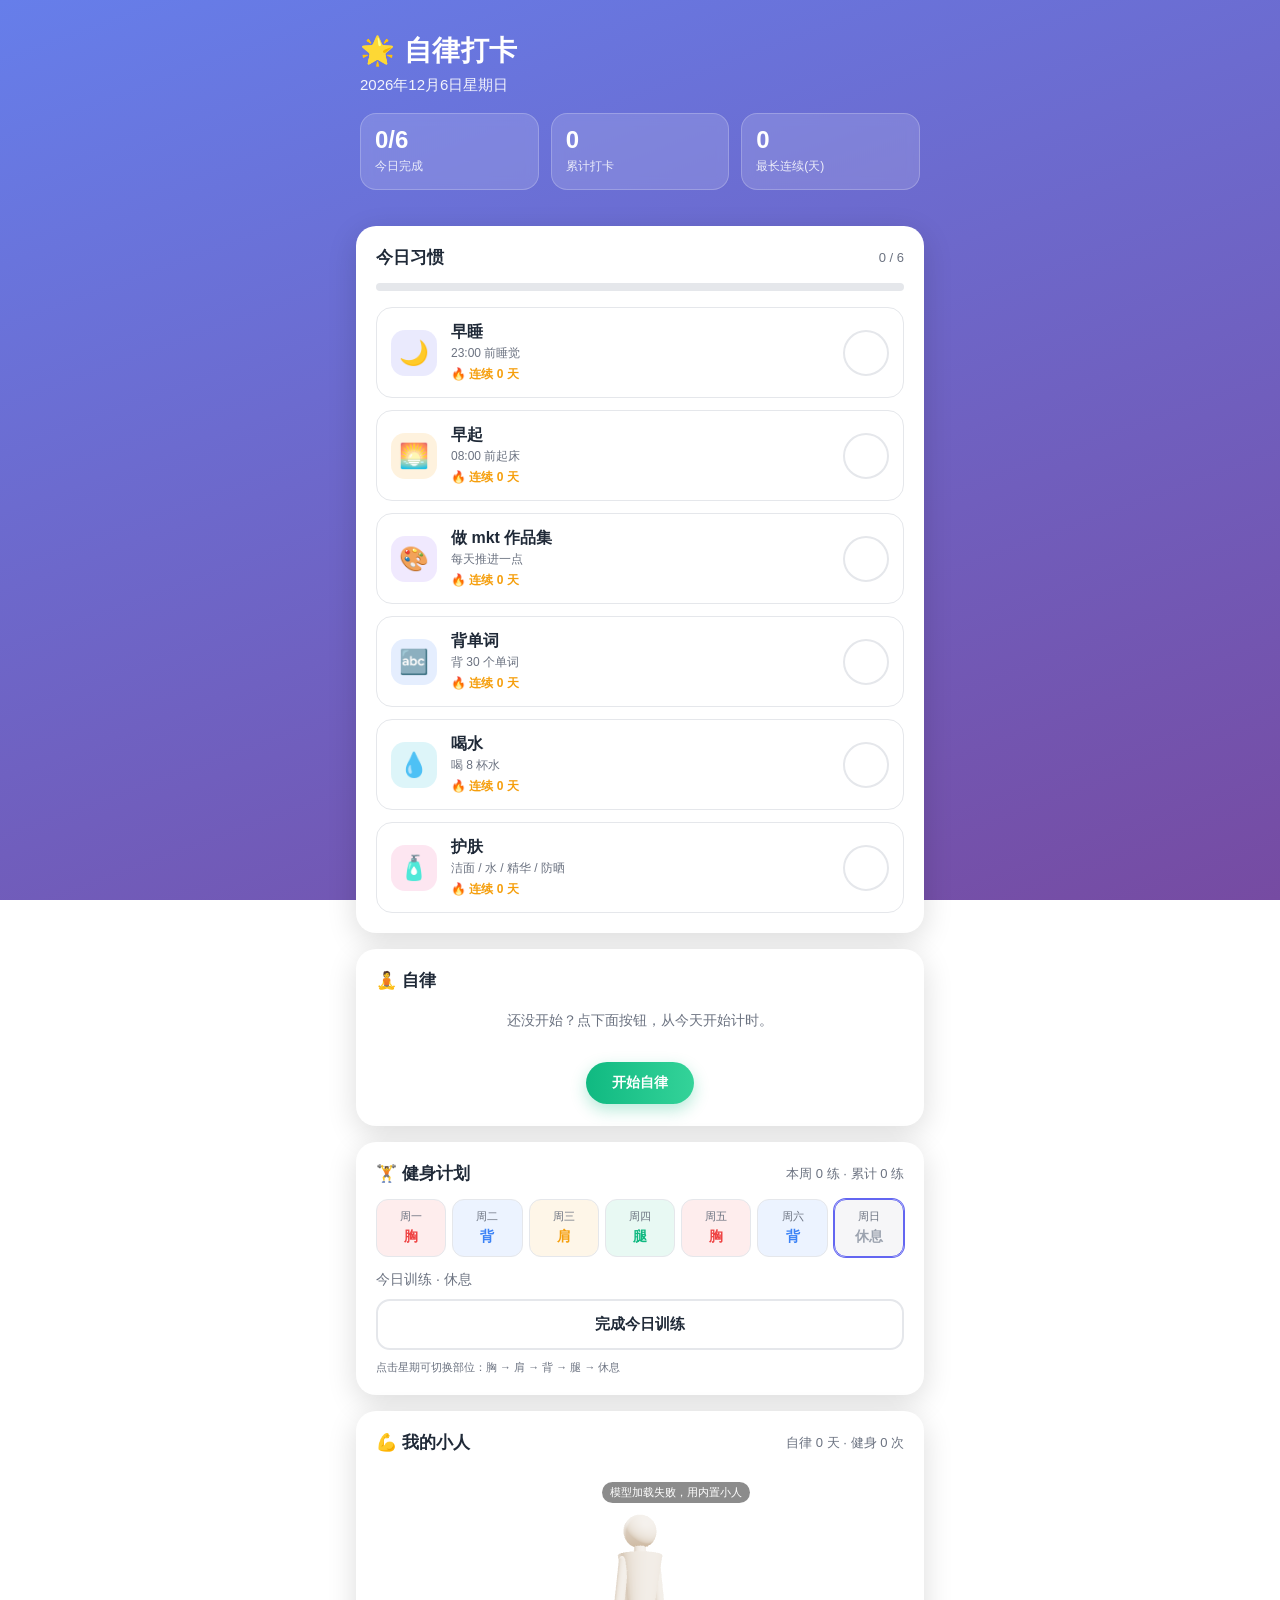
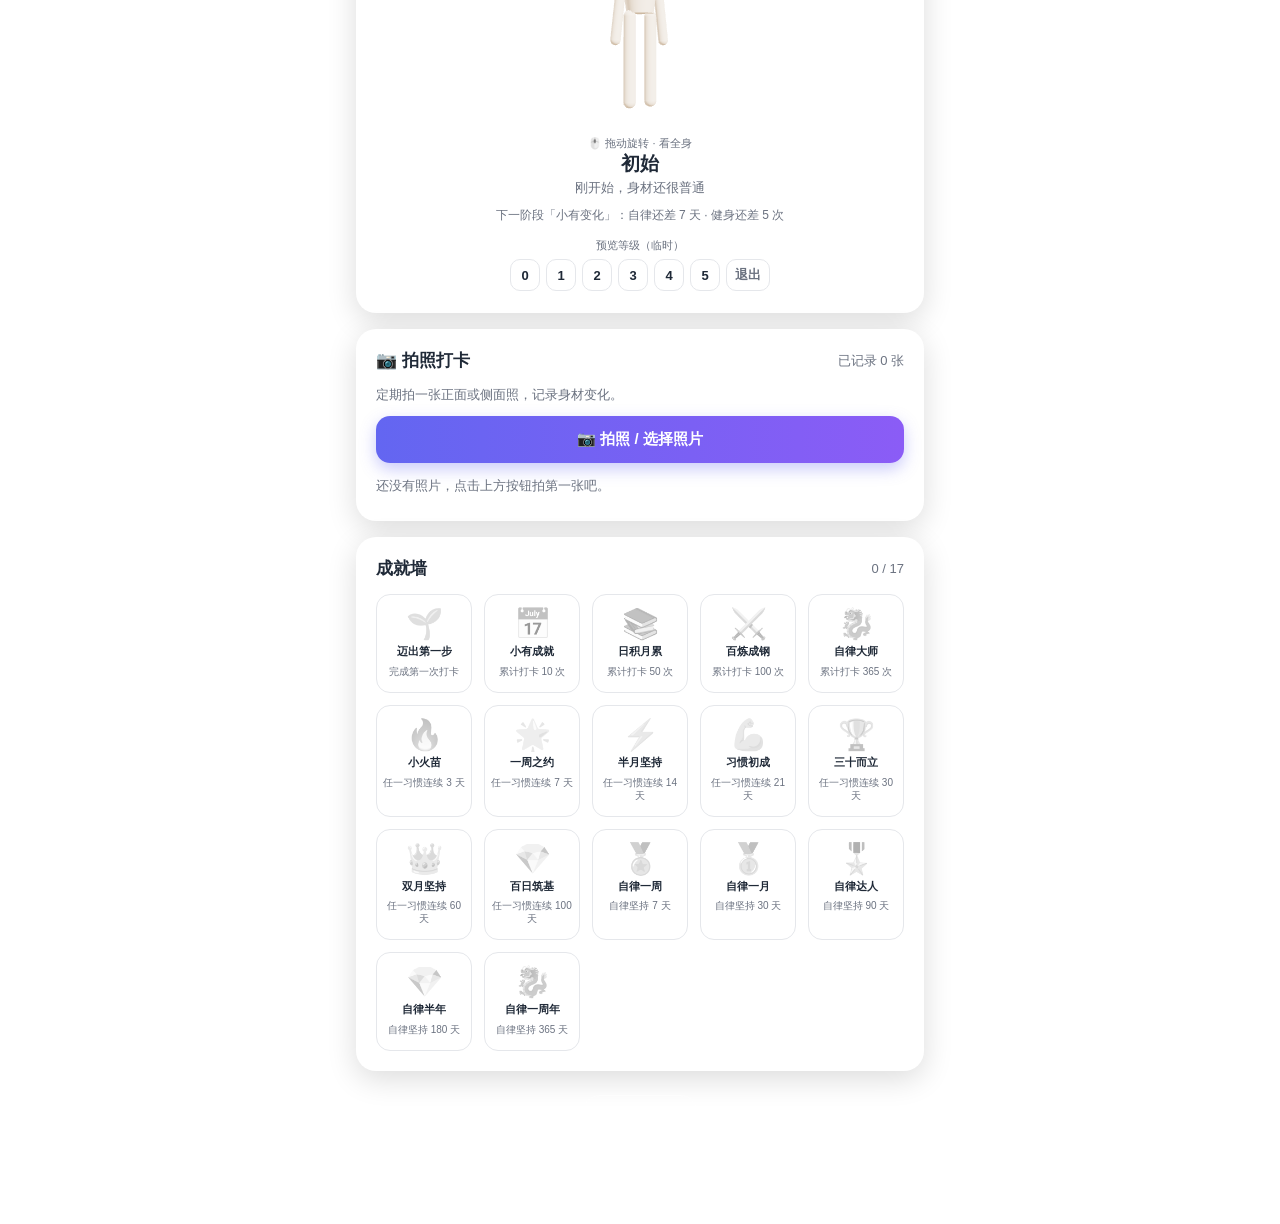
==== commit d0996814: "3D 小人支持 GLB 模型：自托管 Three.js r147，等级切换+兜底 - 换掉 jsdelivr CDN，把 three.min.js 和 GLTFLoader.js 放进 vendor/" ====
--- a/index.html
+++ b/index.html
@@ -193,6 +193,36 @@
   .achievement.unlocked { border-color: #fcd34d; }
   .achievement .a-name { font-size: 11px; font-weight: 700; line-height: 1.25; }
   .achievement .a-desc { font-size: 10px; color: var(--muted); line-height: 1.3; }
+
+  /* ---------- 虚拟小人 ---------- */
+  .avatar-body { text-align: center; padding: 6px 0 2px; }
+  .avatar-canvas {
+    width: 240px; height: 260px;
+    margin: 0 auto; position: relative;
+    cursor: grab; touch-action: pan-y;
+  }
+  .avatar-canvas canvas { display: block; border-radius: 12px; }
+  .avatar-canvas.dragging { cursor: grabbing; }
+  .avatar-canvas .avatar-fallback { font-size: 12px; color: var(--muted); padding-top: 100px; }
+  .avatar-canvas .avatar-status {
+    position: absolute; top: 8px; right: 10px;
+    font-size: 11px; color: #fff; background: rgba(0,0,0,.45);
+    padding: 3px 8px; border-radius: 20px; pointer-events: none;
+  }
+  .avatar-rotate-hint { font-size: 11px; color: var(--muted); margin-top: 2px; }
+  .avatar-stage { font-size: 19px; font-weight: 800; }
+  .avatar-desc { font-size: 13px; color: var(--muted); margin-top: 2px; }
+  .avatar-hint { font-size: 12px; color: var(--muted); margin-top: 10px; }
+  .avatar-preview { margin-top: 14px; }
+  .avatar-preview .preview-title { font-size: 11px; color: var(--muted); display: block; margin-bottom: 6px; }
+  .avatar-preview .preview-btns { display: flex; gap: 6px; justify-content: center; flex-wrap: wrap; }
+  .pbtn {
+    min-width: 30px; padding: 6px 8px; border-radius: 10px;
+    border: 1px solid var(--ring); background: transparent; color: var(--text);
+    font-size: 13px; font-weight: 700; cursor: pointer;
+  }
+  .pbtn.active { background: #6366f1; border-color: #6366f1; color: #fff; }
+  .pbtn-exit { color: var(--muted); }
 
   /* ---------- 底部 ---------- */
   footer { margin-top: 24px; text-align: center; color: rgba(255, 255, 255, .85); }
@@ -262,6 +292,29 @@
       </section>
 
       <section class="card">
+        <h2 class="section-title">💪 我的小人 <span class="sub" id="avatar-sub"></span></h2>
+        <div class="avatar-body">
+          <div class="avatar-canvas" id="avatar-canvas"></div>
+          <div class="avatar-rotate-hint">🖱️ 拖动旋转 · 看全身</div>
+          <div class="avatar-stage" id="avatar-stage"></div>
+          <div class="avatar-desc" id="avatar-desc"></div>
+          <div class="avatar-hint" id="avatar-hint"></div>
+          <div class="avatar-preview" id="avatar-preview">
+            <span class="preview-title">预览等级（临时）</span>
+            <div class="preview-btns">
+              <button class="pbtn" data-stage="0">0</button>
+              <button class="pbtn" data-stage="1">1</button>
+              <button class="pbtn" data-stage="2">2</button>
+              <button class="pbtn" data-stage="3">3</button>
+              <button class="pbtn" data-stage="4">4</button>
+              <button class="pbtn" data-stage="5">5</button>
+              <button class="pbtn pbtn-exit" data-exit="1">退出</button>
+            </div>
+          </div>
+        </div>
+      </section>
+
+      <section class="card">
         <h2 class="section-title">📷 拍照打卡 <span class="sub" id="photo-sub"></span></h2>
         <p class="photo-hint">定期拍一张正面或侧面照，记录身材变化。</p>
         <button class="photo-btn" id="photo-btn">📷 拍照 / 选择照片</button>
@@ -293,6 +346,8 @@
     </div>
   </div>
 
+<script src="./vendor/three.min.js"></script>
+<script src="./vendor/GLTFLoader.js"></script>
 <script>
 (function () {
   var STORAGE_KEY = 'zilv-daka-v1';
@@ -303,7 +358,8 @@
     { id: 'early-rise',    name: '早起', note: '08:00 前起床', icon: '🌅', color: '#f59e0b' },
     { id: 'mkt-portfolio', name: '做 mkt 作品集', note: '每天推进一点', icon: '🎨', color: '#8b5cf6' },
     { id: 'words',         name: '背单词', note: '背 30 个单词', icon: '🔤', color: '#3b82f6' },
-    { id: 'water',         name: '喝水', note: '喝 8 杯水', icon: '💧', color: '#06b6d4' }
+    { id: 'water',         name: '喝水', note: '喝 8 杯水', icon: '💧', color: '#06b6d4' },
+    { id: 'skincare',      name: '护肤', note: '洁面 / 水 / 精华 / 防晒', icon: '🧴', color: '#ec4899' }
   ];
 
   // 健身部位（顺序即点击切换的顺序）
@@ -341,6 +397,16 @@
     { id: 'disc-90',  type: 'discipline', target: 90,  icon: '🎖️', name: '自律达人', desc: '自律坚持 90 天' },
     { id: 'disc-180', type: 'discipline', target: 180, icon: '💎', name: '自律半年', desc: '自律坚持 180 天' },
     { id: 'disc-365', type: 'discipline', target: 365, icon: '🐉', name: '自律一周年', desc: '自律坚持 365 天' }
+  ];
+
+  // 虚拟小人阶段：自律天数 + 健身天数共同决定（取两者较低等级；健身门槛按「一周 5 练」估算）
+  var AVATAR_STAGES = [
+    { days: 0,  work: 0,  name: '初始',     desc: '刚开始，身材还很普通' },
+    { days: 7,  work: 5,  name: '小有变化', desc: '身体开始有反应了' },
+    { days: 14, work: 10, name: '初见线条', desc: '线条慢慢出来了' },
+    { days: 30, work: 20, name: '有型',     desc: '开始有肌肉感' },
+    { days: 60, work: 40, name: '强壮',     desc: '明显更结实了' },
+    { days: 90, work: 60, name: '健美',     desc: '理想身材达成' }
   ];
 
   var data = load();
@@ -430,7 +496,7 @@
   })();
 
   function load() {
-    var d = { checkins: {}, achievements: {}, workouts: {}, plan: defaultPlan(), disciplineStart: null };
+    var d = { checkins: {}, achievements: {}, workouts: {}, avatarStage: 0, plan: defaultPlan(), disciplineStart: null };
     try {
       var raw = localStorage.getItem(STORAGE_KEY);
       if (raw) {
@@ -440,6 +506,7 @@
     } catch (e) {}
     if (!d.plan || typeof d.plan !== 'object') d.plan = defaultPlan();
     if (!d.workouts) d.workouts = {};
+    if (d.avatarStage == null) d.avatarStage = 0;
     return d;
   }
 
@@ -553,6 +620,7 @@
     else data.workouts[d] = true;
     save();
     renderFitness();
+    renderAvatar();
   }
 
   function cyclePlan(dayKey) {
@@ -594,6 +662,7 @@
     renderHabits();
     renderDiscipline();
     renderFitness();
+    renderAvatar();
     renderAchievements();
     renderPhotos();
   }
@@ -646,13 +715,16 @@
     data.disciplineStart = todayStr();
     save();
     renderDiscipline();
+    renderAvatar();
   }
 
   function resetDiscipline() {
-    if (confirm('确定要重新开始吗？将从今天重新计为第 1 天。')) {
+    if (confirm('确定要重新开始吗？将从今天重新计为第 1 天，小人会降一级。')) {
       data.disciplineStart = todayStr();
+      data.avatarStage = Math.max(0, (data.avatarStage == null ? 0 : data.avatarStage) - 1);
       save();
       renderDiscipline();
+      renderAvatar();
     }
   }
 
@@ -697,6 +769,317 @@
     var btn = document.getElementById('workout-btn');
     btn.textContent = workoutDone ? '✓ 已完成今日训练' : '完成今日训练';
     btn.className = 'workout-btn' + (workoutDone ? ' done' : '');
+  }
+
+  // ---------- 虚拟小人 ----------
+  function stageIndexFor(value, key) {
+    var idx = 0;
+    for (var i = 0; i < AVATAR_STAGES.length; i++) {
+      if (value >= AVATAR_STAGES[i][key]) idx = i;
+    }
+    return idx;
+  }
+
+  function avatarProgress() {
+    var discDays = disciplineDays();
+    var workouts = Object.keys(data.workouts).length;
+    var discIdx = stageIndexFor(discDays, 'days');
+    var workIdx = stageIndexFor(workouts, 'work');
+    var natural = Math.min(discIdx, workIdx);
+    // 只升不降：升级自动发生；降级只由「破戒归零」按钮触发（降一级）
+    if (data.avatarStage == null) data.avatarStage = 0;
+    if (natural > data.avatarStage) { data.avatarStage = natural; save(); }
+    var stage = data.avatarStage;
+    var next = stage + 1 < AVATAR_STAGES.length ? AVATAR_STAGES[stage + 1] : null;
+    return { discDays: discDays, workouts: workouts, stage: stage, next: next };
+  }
+
+  // ---------- 3D 小人（GLB 人体模型优先，程序化小人为兜底） ----------
+  // 每个等级一个 GLB 文件（0=最瘦 → 5=最壮），放在 index.html 同目录。
+  // 文件缺失或加载失败时，会自动退回内置的程序化小人。
+  var AVATAR_GLB = [
+    'avatar-0.glb',
+    'avatar-1.glb',
+    'avatar-2.glb',
+    'avatar-3.glb',
+    'avatar-4.glb',
+    'avatar-5.glb'
+  ];
+  var GLB_HEIGHT = 1.72; // 归一化后的模型高度，与内置小人一致
+
+  var avatar3d = (function () {
+    var renderer, scene, camera, group, statusEl;
+    var angleY = 0.6, angleX = -0.12;
+    var stage = 0;
+    var glbState = {}; // stage -> 'loading' | 'done' | 'fail'
+    var glbCache = {}; // stage -> THREE.Group（归一化后复用，不 dispose）
+
+    function skinMat(color) {
+      return new THREE.MeshStandardMaterial({ color: color, roughness: 0.55, metalness: 0.03 });
+    }
+
+    function buildBody(t) {
+      var g = new THREE.Group();
+      var skin = skinMat(0xf2b98a);
+      var muscle = skinMat(0xcf8a52);
+
+      var shoulderHalf = 0.20 + t * 0.024;
+      var waistHalf = shoulderHalf * 0.60;
+      var armR = 0.045 + t * 0.011;
+      var legR = 0.055 + t * 0.009;
+
+      // 躯干 y 范围：0.92(腰) ~ 1.44(肩)，取任意高度处躯干前/后表面半径
+      function surfZ(y) {
+        var frac = Math.max(0, Math.min(1, (y - 0.92) / 0.52));
+        return waistHalf + frac * (shoulderHalf - waistHalf);
+      }
+
+      // 头 + 脖子
+      var head = new THREE.Mesh(new THREE.SphereGeometry(0.15, 24, 18), skin);
+      head.position.set(0, 1.66, 0);
+      g.add(head);
+      var neck = new THREE.Mesh(new THREE.CylinderGeometry(0.05, 0.06, 0.14, 12), skin);
+      neck.position.set(0, 1.49, 0);
+      g.add(neck);
+      // 躯干（倒梯形）
+      var torso = new THREE.Mesh(new THREE.CylinderGeometry(shoulderHalf, waistHalf, 0.52, 32), skin);
+      torso.position.set(0, 1.18, 0);
+      g.add(torso);
+
+      // 手臂 + 腿
+      for (var s = -1; s <= 1; s += 2) {
+        var arm = new THREE.Mesh(new THREE.CapsuleGeometry(armR, 0.70, 6, 16), skin);
+        arm.position.set(s * (shoulderHalf + armR * 0.3), 1.03, 0);
+        arm.rotation.z = s * 0.12;
+        g.add(arm);
+        var leg = new THREE.Mesh(new THREE.CapsuleGeometry(legR, 0.74, 6, 16), skin);
+        leg.position.set(s * 0.11, 0.52, 0);
+        g.add(leg);
+      }
+
+      if (t >= 1) {
+        // 三角肌（肩）
+        var deltR = 0.05 + t * 0.009;
+        for (var d = -1; d <= 1; d += 2) {
+          var delt = new THREE.Mesh(new THREE.SphereGeometry(deltR, 16, 12), skin);
+          delt.position.set(d * shoulderHalf, 1.40, 0);
+          g.add(delt);
+        }
+        // 胸肌
+        var chestR = 0.05 + t * 0.013;
+        for (var c2 = -1; c2 <= 1; c2 += 2) {
+          var chest = new THREE.Mesh(new THREE.SphereGeometry(chestR, 16, 12), skin);
+          chest.position.set(c2 * shoulderHalf * 0.45, 1.30, surfZ(1.30) + 0.03);
+          chest.scale.set(1, 1, 0.5);
+          g.add(chest);
+        }
+      }
+
+      if (t >= 2) {
+        // 腹肌（6 块）
+        for (var r = 0; r < 3; r++) {
+          var ay = 1.24 - r * 0.10;
+          for (var c3 = -1; c3 <= 1; c3 += 2) {
+            var ab = new THREE.Mesh(new THREE.BoxGeometry(0.075, 0.05, 0.03), muscle);
+            ab.position.set(c3 * 0.045, ay, surfZ(ay) + 0.015);
+            g.add(ab);
+          }
+        }
+        // 背阔肌（背部倒 V 鼓起）
+        var latR = 0.07 + t * 0.01;
+        for (var l = -1; l <= 1; l += 2) {
+          var lat = new THREE.Mesh(new THREE.SphereGeometry(latR, 16, 12), skin);
+          lat.position.set(l * shoulderHalf * 0.55, 1.06, -(surfZ(1.06) + 0.02));
+          lat.scale.set(1, 1, 0.5);
+          g.add(lat);
+        }
+      }
+
+      return g;
+    }
+
+    function render() {
+      if (!renderer || !group) return;
+      group.rotation.y = angleY;
+      group.rotation.x = angleX;
+      renderer.render(scene, camera);
+    }
+
+    function disposeObj(obj) {
+      obj.traverse(function (o) {
+        if (o.geometry) o.geometry.dispose();
+        if (o.material) {
+          if (Array.isArray(o.material)) o.material.forEach(function (m) { m.dispose(); });
+          else o.material.dispose();
+        }
+      });
+    }
+
+    function clearGroup() {
+      while (group.children.length) {
+        var child = group.children[0];
+        group.remove(child);
+        if (!child.userData || !child.userData.cached) disposeObj(child);
+      }
+    }
+
+    // 归一化 GLB：居中 + 缩放，让脚落到 y=0、高度 = GLB_HEIGHT；标记为复用，不被 dispose。
+    function fitModel(root) {
+      var box = new THREE.Box3().setFromObject(root);
+      var size = box.getSize(new THREE.Vector3());
+      var center = box.getCenter(new THREE.Vector3());
+      if (size.y <= 0.0001) return root;
+      var scale = GLB_HEIGHT / size.y;
+      var wrap = new THREE.Group();
+      wrap.userData.cached = true;
+      root.position.set(-center.x, -center.y, -center.z);
+      wrap.add(root);
+      wrap.scale.setScalar(scale);
+      wrap.position.y = -(box.min.y - center.y) * scale;
+      return wrap;
+    }
+
+    function loadGlb(s, cb) {
+      var url = AVATAR_GLB[s];
+      if (!url || typeof THREE.GLTFLoader === 'undefined' || glbState[s]) return;
+      glbState[s] = 'loading';
+      new THREE.GLTFLoader().load(url, function (gltf) {
+        glbCache[s] = fitModel(gltf.scene);
+        glbState[s] = 'done';
+        if (cb) cb(s);
+      }, undefined, function () {
+        glbState[s] = 'fail';
+        if (cb) cb(s);
+      });
+    }
+
+    function setStatus(s) {
+      if (!statusEl) return;
+      var st = glbState[s];
+      var msg = st === 'loading' ? '模型加载中…'
+        : st === 'fail' ? '模型加载失败，用内置小人'
+        : '';
+      statusEl.textContent = msg;
+      statusEl.style.display = msg ? 'block' : 'none';
+    }
+
+    function applyStage(s) {
+      clearGroup();
+      if (glbState[s] === 'done') {
+        group.add(glbCache[s]);
+      } else {
+        group.add(buildBody(s));
+        if (glbState[s] === undefined) {
+          loadGlb(s, function (s2) { if (stage === s2) applyStage(s2); });
+        }
+      }
+      setStatus(s);
+      render();
+    }
+
+    function init() {
+      var container = document.getElementById('avatar-canvas');
+      if (!container) return;
+      if (typeof THREE === 'undefined') {
+        container.innerHTML = '<div class="avatar-fallback">3D 小人需要联网加载，请联网后刷新</div>';
+        return;
+      }
+      if (renderer) return;
+
+      var w = container.clientWidth || 240;
+      var h = container.clientHeight || 260;
+
+      renderer = new THREE.WebGLRenderer({ antialias: true, alpha: true });
+      renderer.setPixelRatio(Math.min(window.devicePixelRatio || 1, 2));
+      renderer.setSize(w, h);
+      renderer.setClearColor(0x000000, 0);
+      renderer.outputEncoding = THREE.sRGBEncoding;
+      renderer.toneMapping = THREE.ACESFilmicToneMapping;
+      renderer.toneMappingExposure = 1.0;
+      container.appendChild(renderer.domElement);
+
+      statusEl = document.createElement('div');
+      statusEl.className = 'avatar-status';
+      statusEl.style.display = 'none';
+      container.appendChild(statusEl);
+
+      scene = new THREE.Scene();
+      camera = new THREE.PerspectiveCamera(30, w / h, 0.1, 100);
+      camera.position.set(0, 1.15, 4.2);
+      camera.lookAt(0, 1.0, 0);
+
+      scene.add(new THREE.HemisphereLight(0xffffff, 0x9a8a7a, 1.05));
+      var key = new THREE.DirectionalLight(0xffffff, 1.7);
+      key.position.set(2.5, 3, 3);
+      scene.add(key);
+      var rim = new THREE.DirectionalLight(0xffffff, 0.8);
+      rim.position.set(-2, 1.5, -2.5);
+      scene.add(rim);
+
+      group = new THREE.Group();
+      group.rotation.set(angleX, angleY, 0);
+      scene.add(group);
+
+      var dragging = false, lastX = 0, lastY = 0;
+      renderer.domElement.addEventListener('pointerdown', function (e) {
+        dragging = true; lastX = e.clientX; lastY = e.clientY;
+        container.classList.add('dragging');
+        if (renderer.domElement.setPointerCapture) renderer.domElement.setPointerCapture(e.pointerId);
+      });
+      renderer.domElement.addEventListener('pointermove', function (e) {
+        if (!dragging) return;
+        angleY += (e.clientX - lastX) * 0.012;
+        angleX += (e.clientY - lastY) * 0.008;
+        angleX = Math.max(-0.5, Math.min(0.5, angleX));
+        lastX = e.clientX; lastY = e.clientY;
+        render();
+      });
+      renderer.domElement.addEventListener('pointerup', function () { dragging = false; container.classList.remove('dragging'); });
+      renderer.domElement.addEventListener('pointercancel', function () { dragging = false; container.classList.remove('dragging'); });
+
+      setStage(stage);
+      render();
+    }
+
+    function setStage(s) {
+      stage = s;
+      if (!group) return;
+      applyStage(s);
+    }
+
+    return { init: init, setStage: setStage };
+  })();
+
+  // 预览等级（null = 显示真实等级；0~5 = 预览对应阶段）
+  var previewStage = null;
+
+  function renderAvatar() {
+    var p = avatarProgress();
+    var realStage = p.stage;
+    var showStage = previewStage !== null ? previewStage : realStage;
+    var s = AVATAR_STAGES[showStage];
+    var name = s.name + (showStage === AVATAR_STAGES.length - 1 ? ' 🏆' : '');
+    document.getElementById('avatar-sub').textContent = '自律 ' + p.discDays + ' 天 · 健身 ' + p.workouts + ' 次';
+    avatar3d.init();
+    avatar3d.setStage(showStage);
+    document.getElementById('avatar-stage').textContent = name;
+    document.getElementById('avatar-desc').textContent = s.desc;
+    if (previewStage !== null) {
+      document.getElementById('avatar-hint').textContent = '预览中 · 等级 ' + showStage + ' / ' + (AVATAR_STAGES.length - 1);
+    } else if (p.next) {
+      var needDisc = Math.max(0, p.next.days - p.discDays);
+      var needWork = Math.max(0, p.next.work - p.workouts);
+      document.getElementById('avatar-hint').textContent =
+        '下一阶段「' + p.next.name + '」：自律还差 ' + needDisc + ' 天 · 健身还差 ' + needWork + ' 次';
+    } else {
+      document.getElementById('avatar-hint').textContent = '已达最高阶段，继续保持！';
+    }
+    // 高亮当前预览按钮
+    var pbtns = document.querySelectorAll('#avatar-preview [data-stage]');
+    for (var i = 0; i < pbtns.length; i++) {
+      pbtns[i].classList.toggle('active',
+        previewStage !== null && parseInt(pbtns[i].getAttribute('data-stage'), 10) === previewStage);
+    }
   }
 
   function renderPhotos() {
@@ -820,6 +1203,12 @@
 
   document.getElementById('workout-btn').addEventListener('click', toggleWorkout);
 
+  document.getElementById('avatar-preview').addEventListener('click', function (e) {
+    if (e.target.closest('[data-exit]')) { previewStage = null; renderAvatar(); return; }
+    var btn = e.target.closest('[data-stage]');
+    if (btn) { previewStage = parseInt(btn.getAttribute('data-stage'), 10); renderAvatar(); }
+  });
+
   document.getElementById('photo-btn').addEventListener('click', function () {
     document.getElementById('photo-input').click();
   });
@@ -851,8 +1240,8 @@
   });
 
   document.getElementById('reset').addEventListener('click', function () {
-    if (confirm('确定要清空所有打卡记录、健身计划和照片吗？此操作不可恢复。')) {
-      data = { checkins: {}, achievements: {}, workouts: {}, plan: defaultPlan() };
+    if (confirm('确定要清空所有打卡记录、健身记录和照片吗？此操作不可恢复。')) {
+      data = { checkins: {}, achievements: {}, workouts: {}, avatarStage: 0, plan: defaultPlan() };
       save();
       photoStore.clear().then(function () { render(); });
     }
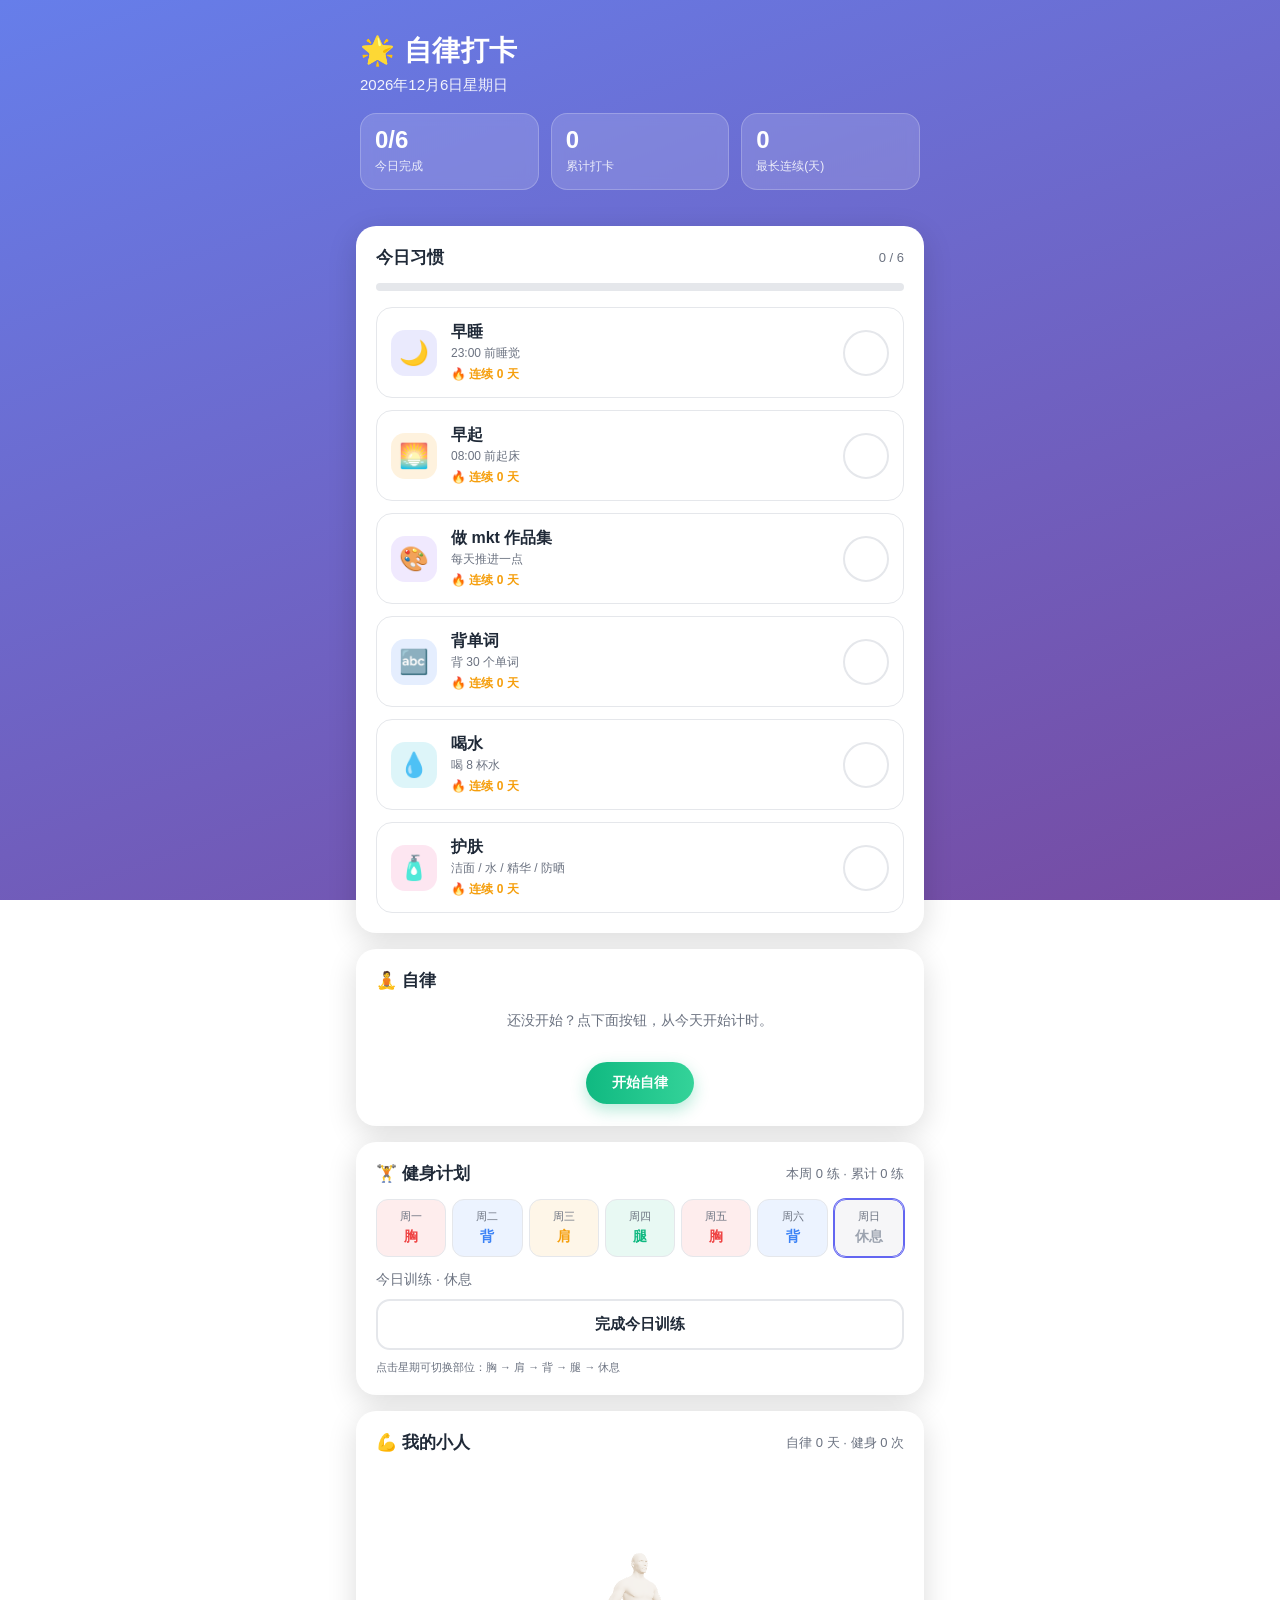
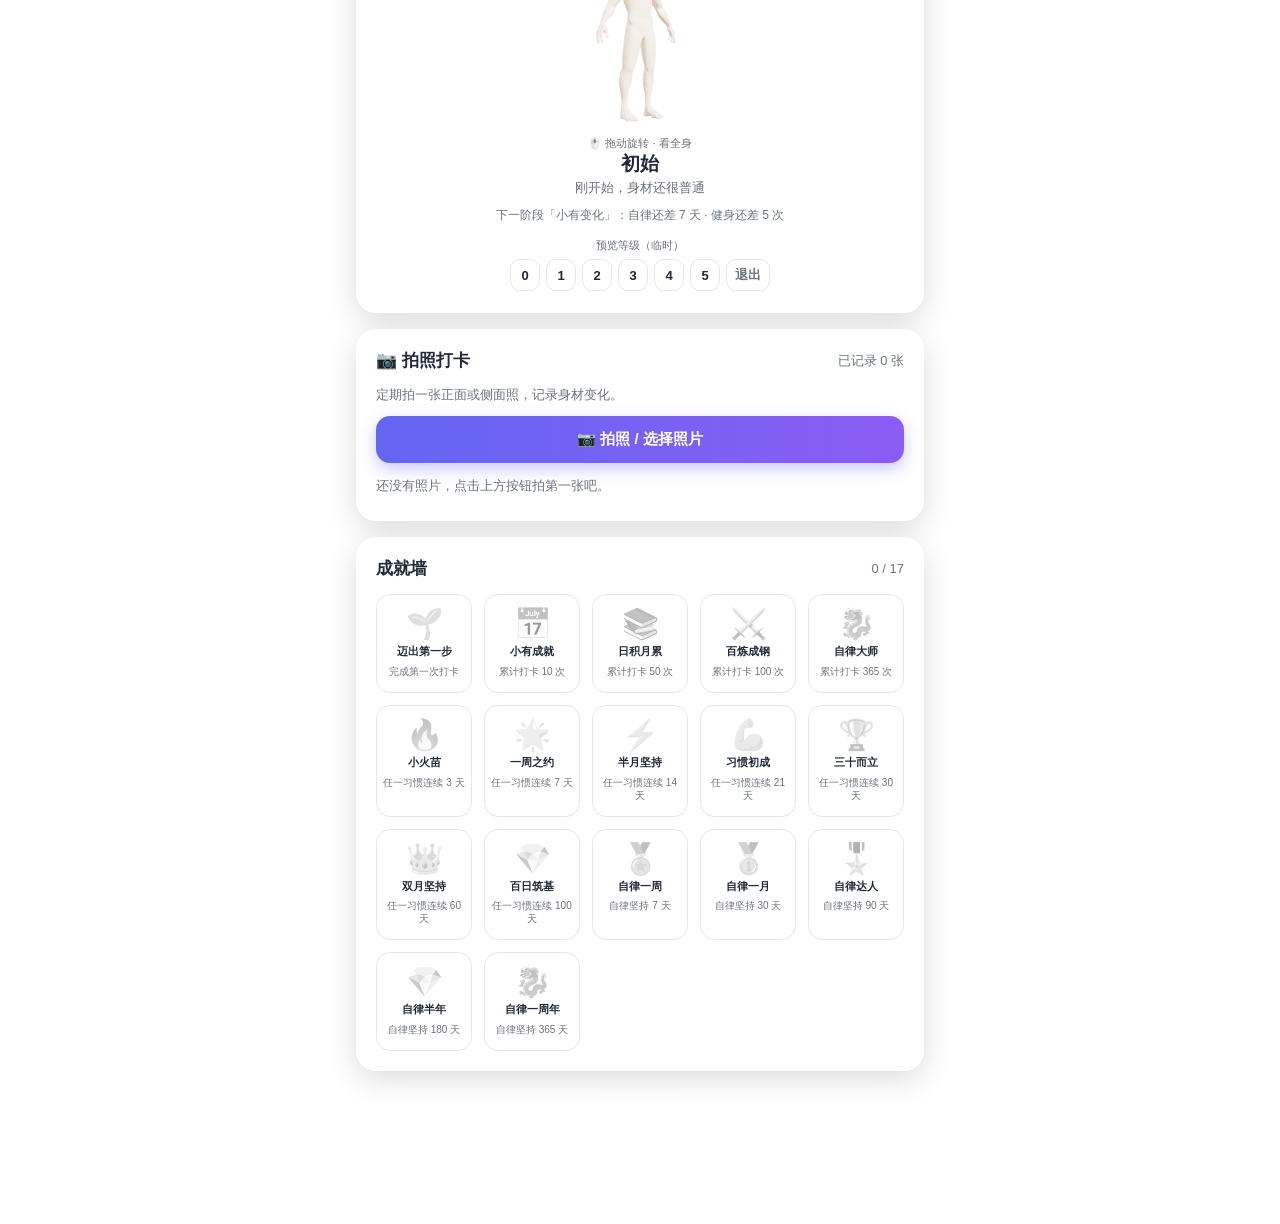
==== commit bfdb1180: "3D 小人：接入瘦/壮两套模型，6 级切换（瘦→壮） - avatar-thin.glb（Male base 灰模，已上肤色）用于 0~2 级 - avatar-muscle.glb（肌肉男）用于 3" ====
--- a/index.html
+++ b/index.html
@@ -795,24 +795,32 @@
   }
 
   // ---------- 3D 小人（GLB 人体模型优先，程序化小人为兜底） ----------
-  // 每个等级一个 GLB 文件（0=最瘦 → 5=最壮），放在 index.html 同目录。
+  // 按等级（0=最瘦 → 5=最壮）各指定一个模型；同名文件只加载一次并复用。
   // 文件缺失或加载失败时，会自动退回内置的程序化小人。
   var AVATAR_GLB = [
-    'avatar-0.glb',
-    'avatar-1.glb',
-    'avatar-2.glb',
-    'avatar-3.glb',
-    'avatar-4.glb',
-    'avatar-5.glb'
+    'avatar-thin.glb',   // 0 初始（瘦）
+    'avatar-thin.glb',   // 1 小有变化
+    'avatar-thin.glb',   // 2 初见线条
+    'avatar-muscle.glb', // 3 有型（开始变壮）
+    'avatar-muscle.glb', // 4 强壮
+    'avatar-muscle.glb'  // 5 健美（最壮）
   ];
+  // 给无贴图的灰模上肤色（Male base 灰模 → 皮肤色）
+  var GLB_TINT = { 'avatar-thin.glb': 0xf2b98a };
   var GLB_HEIGHT = 1.72; // 归一化后的模型高度，与内置小人一致
+  // 随等级放大（0 级最小 → 5 级最大）。
+  var LEVEL_SCALE = [0.85, 0.88, 0.91, 0.94, 0.97, 1.0];
 
   var avatar3d = (function () {
     var renderer, scene, camera, group, statusEl;
     var angleY = 0.6, angleX = -0.12;
     var stage = 0;
-    var glbState = {}; // stage -> 'loading' | 'done' | 'fail'
-    var glbCache = {}; // stage -> THREE.Group（归一化后复用，不 dispose）
+    var glbState = {}; // url -> 'loading' | 'done' | 'fail'
+    var glbCache = {}; // url -> THREE.Group（归一化后复用，不 dispose）
+
+    function glbUrl(s) {
+      return typeof AVATAR_GLB === 'string' ? AVATAR_GLB : AVATAR_GLB[s];
+    }
 
     function skinMat(color) {
       return new THREE.MeshStandardMaterial({ color: color, roughness: 0.55, metalness: 0.03 });
@@ -895,6 +903,7 @@
         }
       }
 
+      g.userData.disposable = true;
       return g;
     }
 
@@ -919,7 +928,7 @@
       while (group.children.length) {
         var child = group.children[0];
         group.remove(child);
-        if (!child.userData || !child.userData.cached) disposeObj(child);
+        if (child.userData && child.userData.disposable) disposeObj(child);
       }
     }
 
@@ -940,22 +949,31 @@
     }
 
     function loadGlb(s, cb) {
-      var url = AVATAR_GLB[s];
-      if (!url || typeof THREE.GLTFLoader === 'undefined' || glbState[s]) return;
-      glbState[s] = 'loading';
+      var url = glbUrl(s);
+      if (!url || typeof THREE.GLTFLoader === 'undefined' || glbState[url]) return;
+      glbState[url] = 'loading';
       new THREE.GLTFLoader().load(url, function (gltf) {
-        glbCache[s] = fitModel(gltf.scene);
-        glbState[s] = 'done';
+        if (GLB_TINT[url]) {
+          gltf.scene.traverse(function (o) {
+            if (o.material && o.material.isMeshStandardMaterial && !o.material.map) {
+              o.material.color.set(GLB_TINT[url]);
+              o.material.roughness = 0.6;
+              o.material.metalness = 0.0;
+            }
+          });
+        }
+        glbCache[url] = fitModel(gltf.scene);
+        glbState[url] = 'done';
         if (cb) cb(s);
       }, undefined, function () {
-        glbState[s] = 'fail';
+        glbState[url] = 'fail';
         if (cb) cb(s);
       });
     }
 
     function setStatus(s) {
       if (!statusEl) return;
-      var st = glbState[s];
+      var st = glbState[glbUrl(s)];
       var msg = st === 'loading' ? '模型加载中…'
         : st === 'fail' ? '模型加载失败，用内置小人'
         : '';
@@ -964,12 +982,16 @@
     }
 
     function applyStage(s) {
+      var url = glbUrl(s);
       clearGroup();
-      if (glbState[s] === 'done') {
-        group.add(glbCache[s]);
+      if (glbState[url] === 'done') {
+        var w = new THREE.Group();
+        w.scale.setScalar(LEVEL_SCALE[s] || 1);
+        w.add(glbCache[url]);
+        group.add(w);
       } else {
         group.add(buildBody(s));
-        if (glbState[s] === undefined) {
+        if (glbState[url] === undefined) {
           loadGlb(s, function (s2) { if (stage === s2) applyStage(s2); });
         }
       }
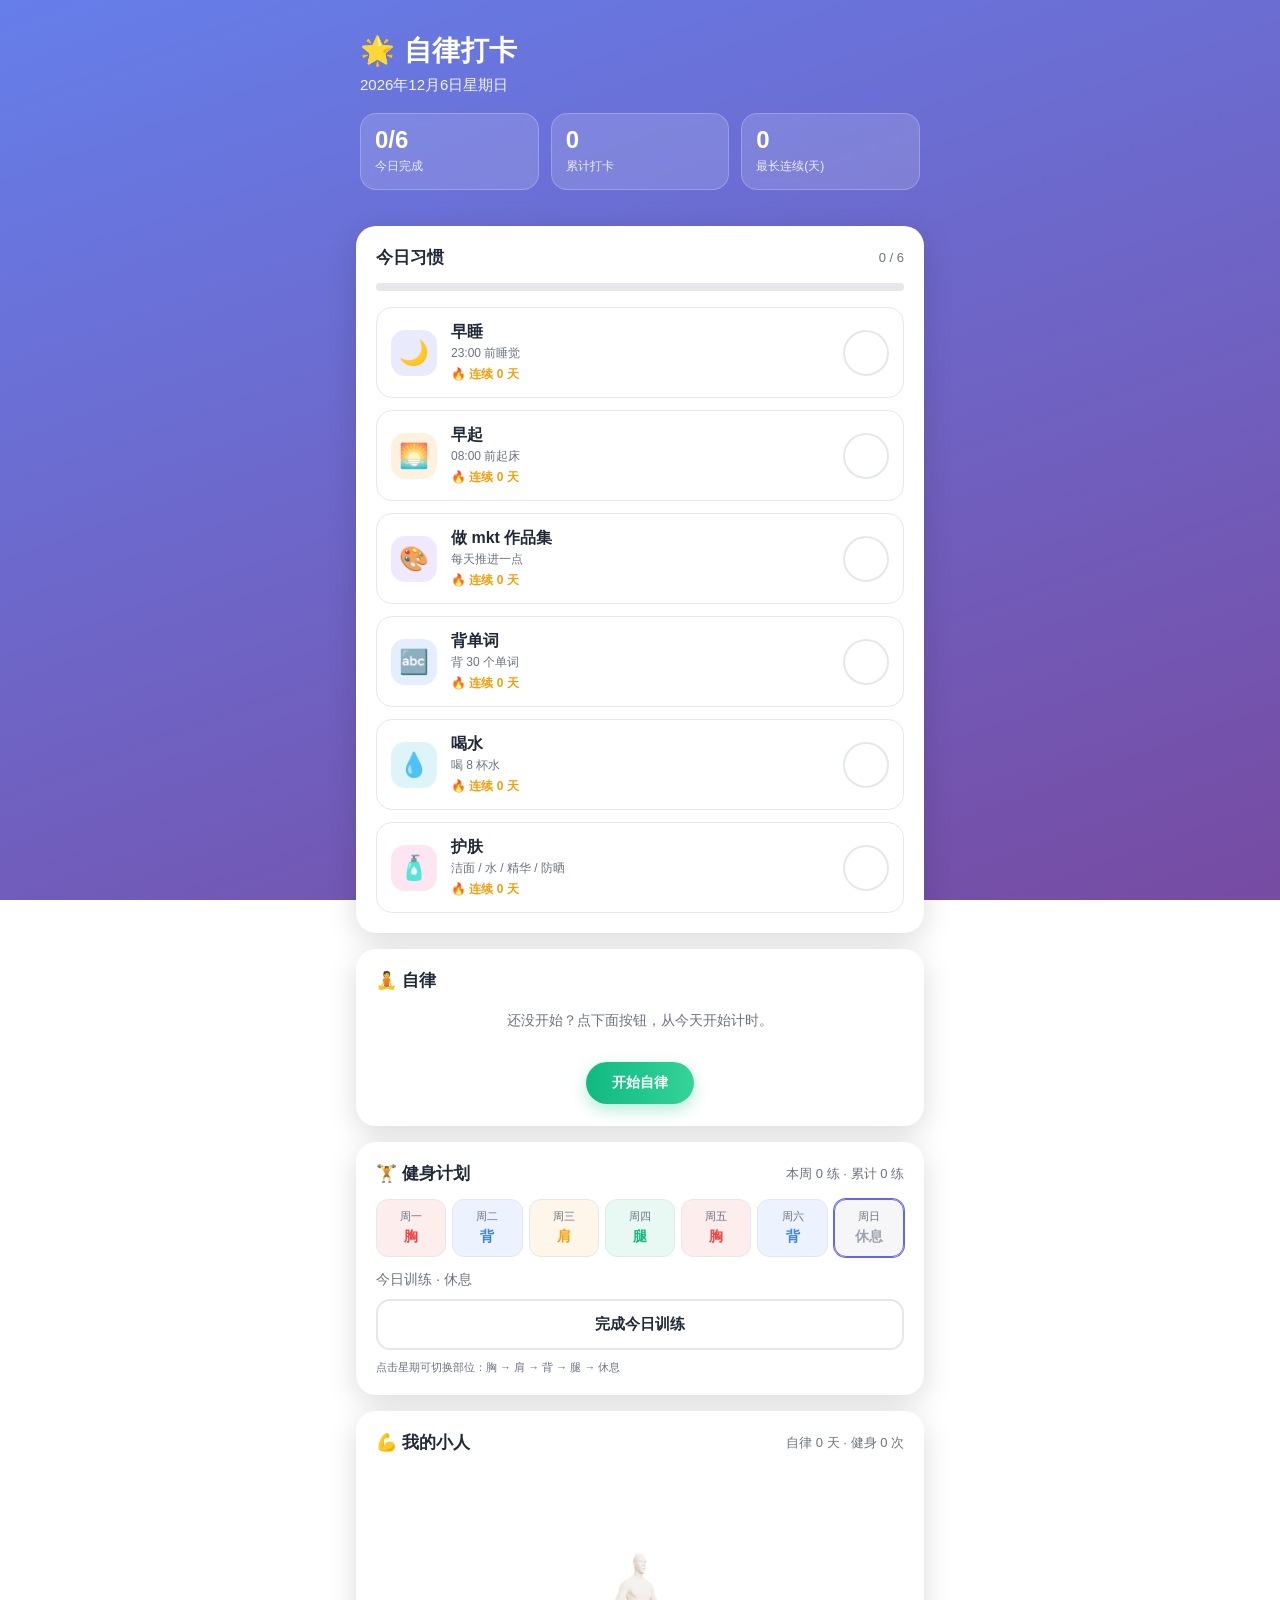
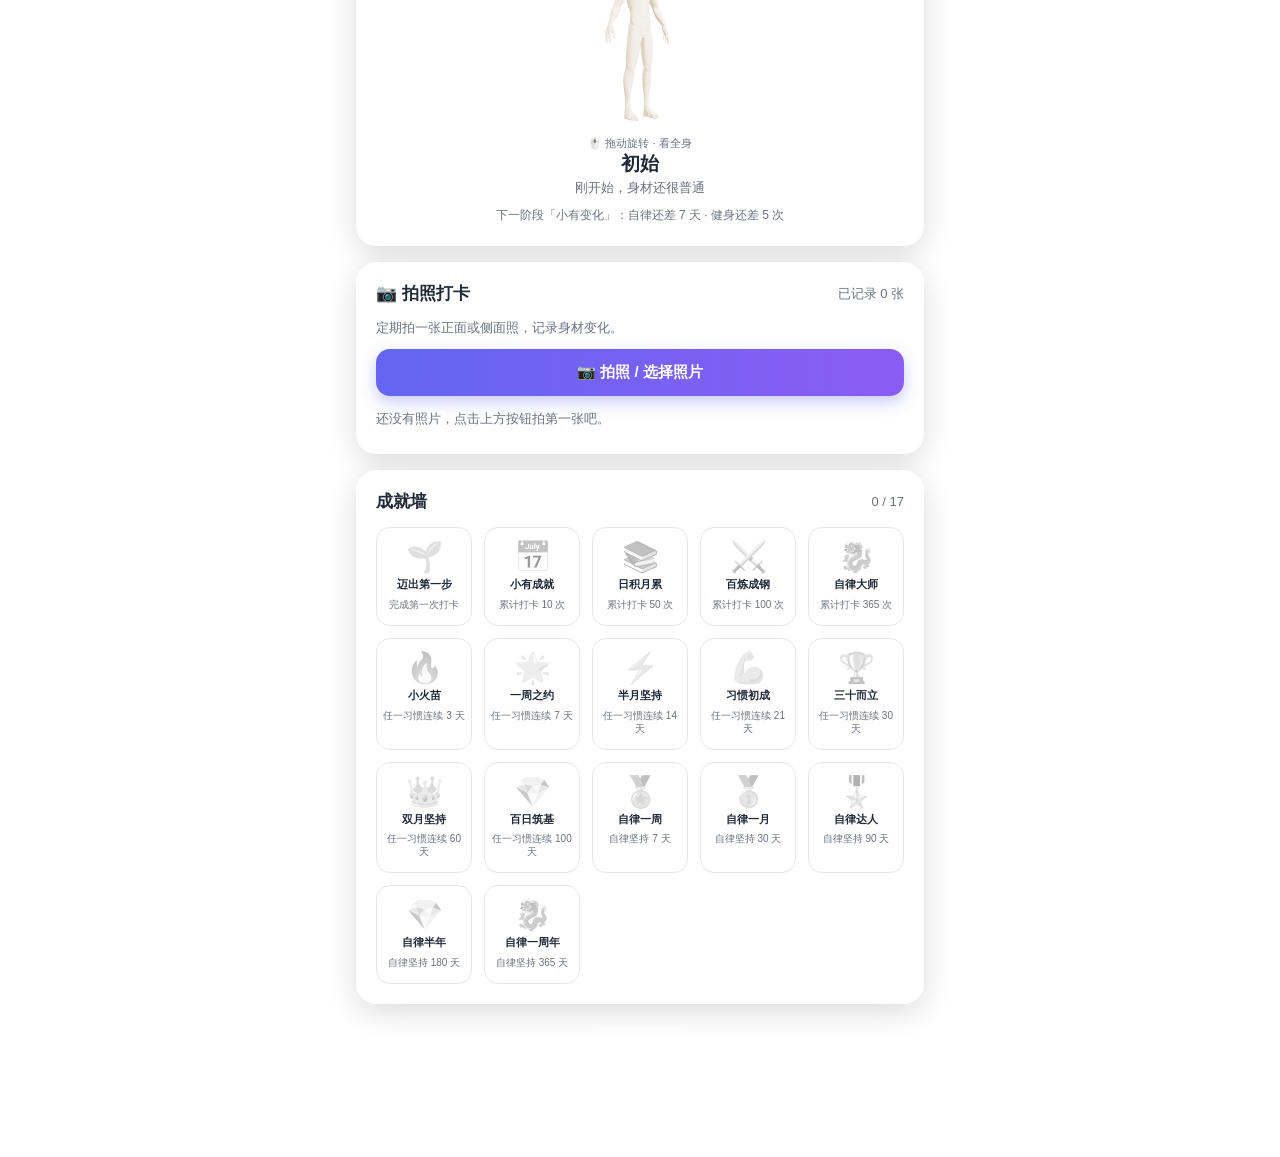
==== commit 285d8e37: "最终版：删除预览等级按钮，初始等级压瘦 - 移除「预览等级 0~5」临时按钮（HTML/CSS/JS） - 新增 LEVEL_SLIM：0 级横向压窄，让初始更没身材 - 3D 小人按真实等级自动显示" ====
--- a/index.html
+++ b/index.html
@@ -213,16 +213,6 @@
   .avatar-stage { font-size: 19px; font-weight: 800; }
   .avatar-desc { font-size: 13px; color: var(--muted); margin-top: 2px; }
   .avatar-hint { font-size: 12px; color: var(--muted); margin-top: 10px; }
-  .avatar-preview { margin-top: 14px; }
-  .avatar-preview .preview-title { font-size: 11px; color: var(--muted); display: block; margin-bottom: 6px; }
-  .avatar-preview .preview-btns { display: flex; gap: 6px; justify-content: center; flex-wrap: wrap; }
-  .pbtn {
-    min-width: 30px; padding: 6px 8px; border-radius: 10px;
-    border: 1px solid var(--ring); background: transparent; color: var(--text);
-    font-size: 13px; font-weight: 700; cursor: pointer;
-  }
-  .pbtn.active { background: #6366f1; border-color: #6366f1; color: #fff; }
-  .pbtn-exit { color: var(--muted); }
 
   /* ---------- 底部 ---------- */
   footer { margin-top: 24px; text-align: center; color: rgba(255, 255, 255, .85); }
@@ -299,18 +289,6 @@
           <div class="avatar-stage" id="avatar-stage"></div>
           <div class="avatar-desc" id="avatar-desc"></div>
           <div class="avatar-hint" id="avatar-hint"></div>
-          <div class="avatar-preview" id="avatar-preview">
-            <span class="preview-title">预览等级（临时）</span>
-            <div class="preview-btns">
-              <button class="pbtn" data-stage="0">0</button>
-              <button class="pbtn" data-stage="1">1</button>
-              <button class="pbtn" data-stage="2">2</button>
-              <button class="pbtn" data-stage="3">3</button>
-              <button class="pbtn" data-stage="4">4</button>
-              <button class="pbtn" data-stage="5">5</button>
-              <button class="pbtn pbtn-exit" data-exit="1">退出</button>
-            </div>
-          </div>
         </div>
       </section>
 
@@ -810,6 +788,8 @@
   var GLB_HEIGHT = 1.72; // 归一化后的模型高度，与内置小人一致
   // 随等级放大（0 级最小 → 5 级最大）。
   var LEVEL_SCALE = [0.85, 0.88, 0.91, 0.94, 0.97, 1.0];
+  // 低等级的「瘦身」系数：只压窄宽度/厚度（越小越瘦），让初始更没身材。
+  var LEVEL_SLIM = [0.80, 0.90, 1.00, 1.00, 1.00, 1.00];
 
   var avatar3d = (function () {
     var renderer, scene, camera, group, statusEl;
@@ -986,7 +966,9 @@
       clearGroup();
       if (glbState[url] === 'done') {
         var w = new THREE.Group();
-        w.scale.setScalar(LEVEL_SCALE[s] || 1);
+        var sc = LEVEL_SCALE[s] || 1;
+        var slim = LEVEL_SLIM[s] || 1;
+        w.scale.set(sc * slim, sc, sc * slim);
         w.add(glbCache[url]);
         group.add(w);
       } else {
@@ -1072,35 +1054,22 @@
     return { init: init, setStage: setStage };
   })();
 
-  // 预览等级（null = 显示真实等级；0~5 = 预览对应阶段）
-  var previewStage = null;
-
   function renderAvatar() {
     var p = avatarProgress();
-    var realStage = p.stage;
-    var showStage = previewStage !== null ? previewStage : realStage;
-    var s = AVATAR_STAGES[showStage];
-    var name = s.name + (showStage === AVATAR_STAGES.length - 1 ? ' 🏆' : '');
+    var s = AVATAR_STAGES[p.stage];
+    var name = s.name + (p.stage === AVATAR_STAGES.length - 1 ? ' 🏆' : '');
     document.getElementById('avatar-sub').textContent = '自律 ' + p.discDays + ' 天 · 健身 ' + p.workouts + ' 次';
     avatar3d.init();
-    avatar3d.setStage(showStage);
+    avatar3d.setStage(p.stage);
     document.getElementById('avatar-stage').textContent = name;
     document.getElementById('avatar-desc').textContent = s.desc;
-    if (previewStage !== null) {
-      document.getElementById('avatar-hint').textContent = '预览中 · 等级 ' + showStage + ' / ' + (AVATAR_STAGES.length - 1);
-    } else if (p.next) {
+    if (p.next) {
       var needDisc = Math.max(0, p.next.days - p.discDays);
       var needWork = Math.max(0, p.next.work - p.workouts);
       document.getElementById('avatar-hint').textContent =
         '下一阶段「' + p.next.name + '」：自律还差 ' + needDisc + ' 天 · 健身还差 ' + needWork + ' 次';
     } else {
       document.getElementById('avatar-hint').textContent = '已达最高阶段，继续保持！';
-    }
-    // 高亮当前预览按钮
-    var pbtns = document.querySelectorAll('#avatar-preview [data-stage]');
-    for (var i = 0; i < pbtns.length; i++) {
-      pbtns[i].classList.toggle('active',
-        previewStage !== null && parseInt(pbtns[i].getAttribute('data-stage'), 10) === previewStage);
     }
   }
 
@@ -1225,12 +1194,6 @@
 
   document.getElementById('workout-btn').addEventListener('click', toggleWorkout);
 
-  document.getElementById('avatar-preview').addEventListener('click', function (e) {
-    if (e.target.closest('[data-exit]')) { previewStage = null; renderAvatar(); return; }
-    var btn = e.target.closest('[data-stage]');
-    if (btn) { previewStage = parseInt(btn.getAttribute('data-stage'), 10); renderAvatar(); }
-  });
-
   document.getElementById('photo-btn').addEventListener('click', function () {
     document.getElementById('photo-input').click();
   });
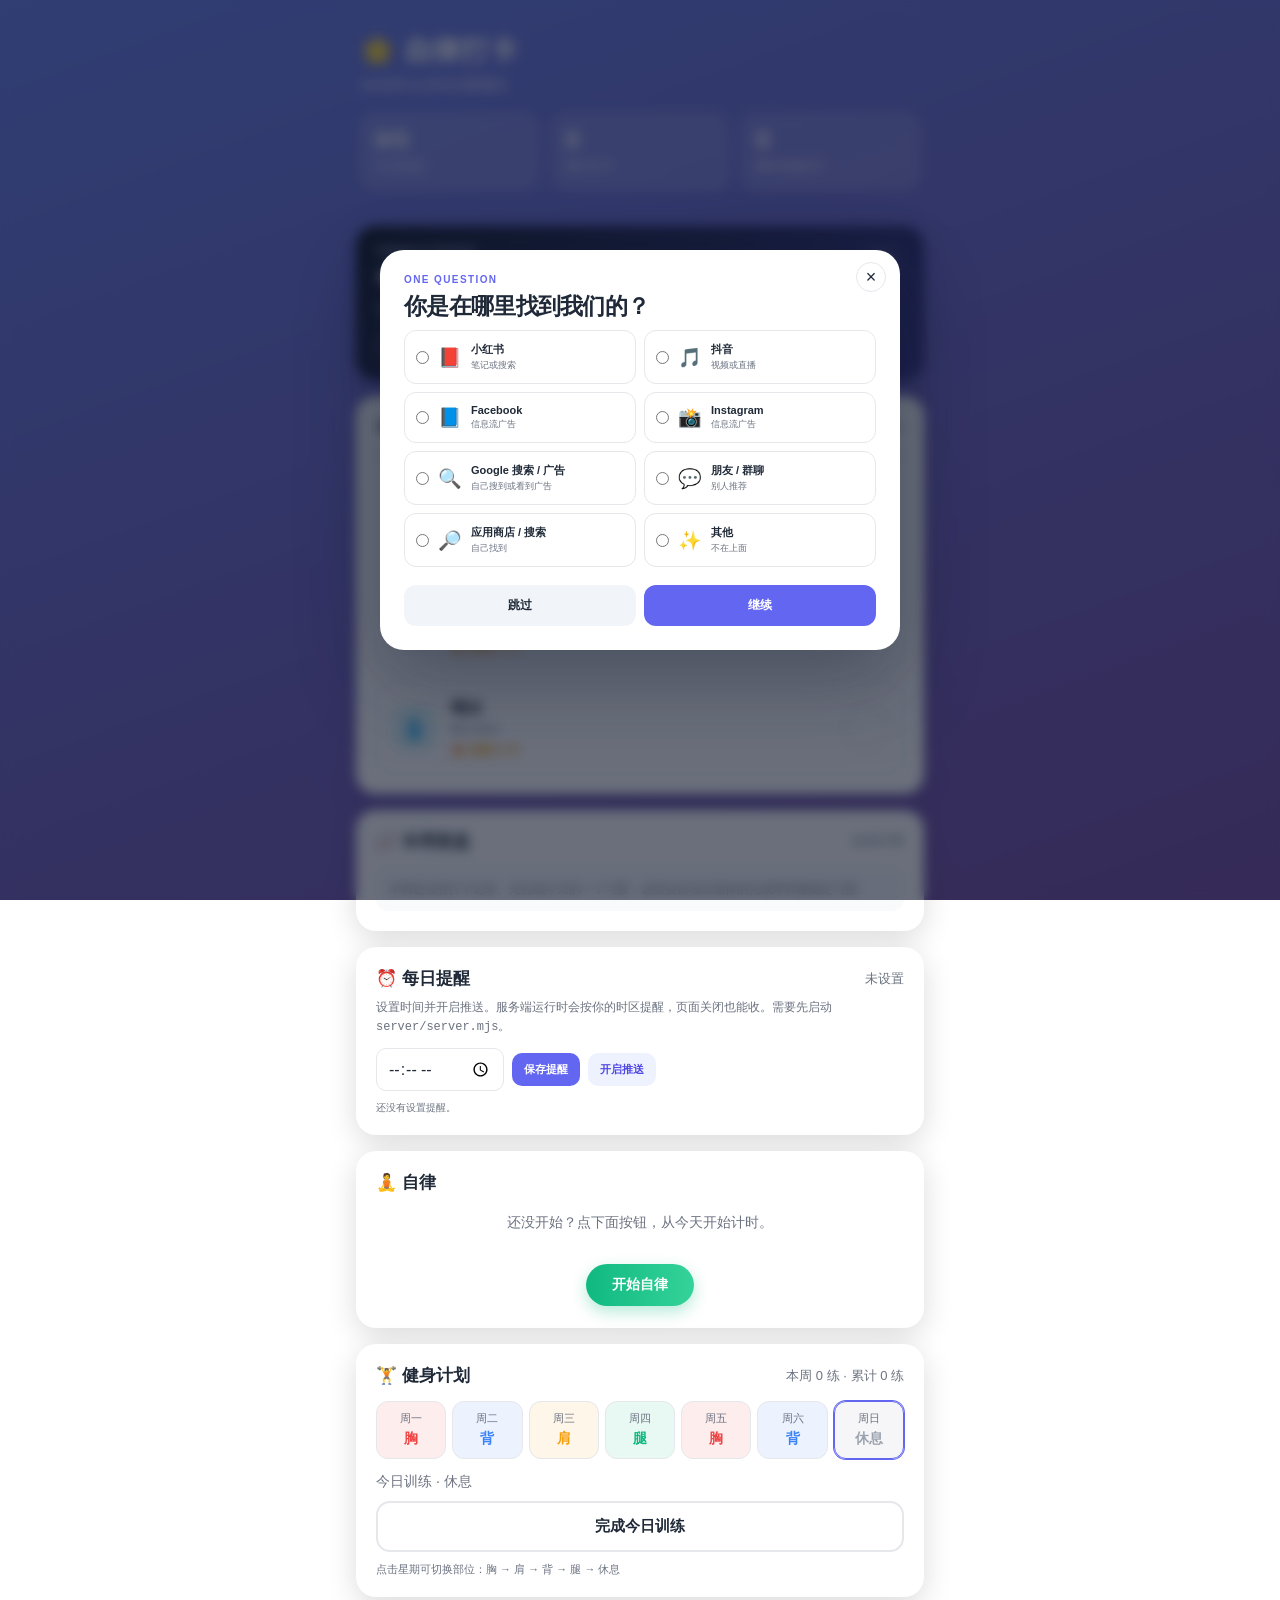
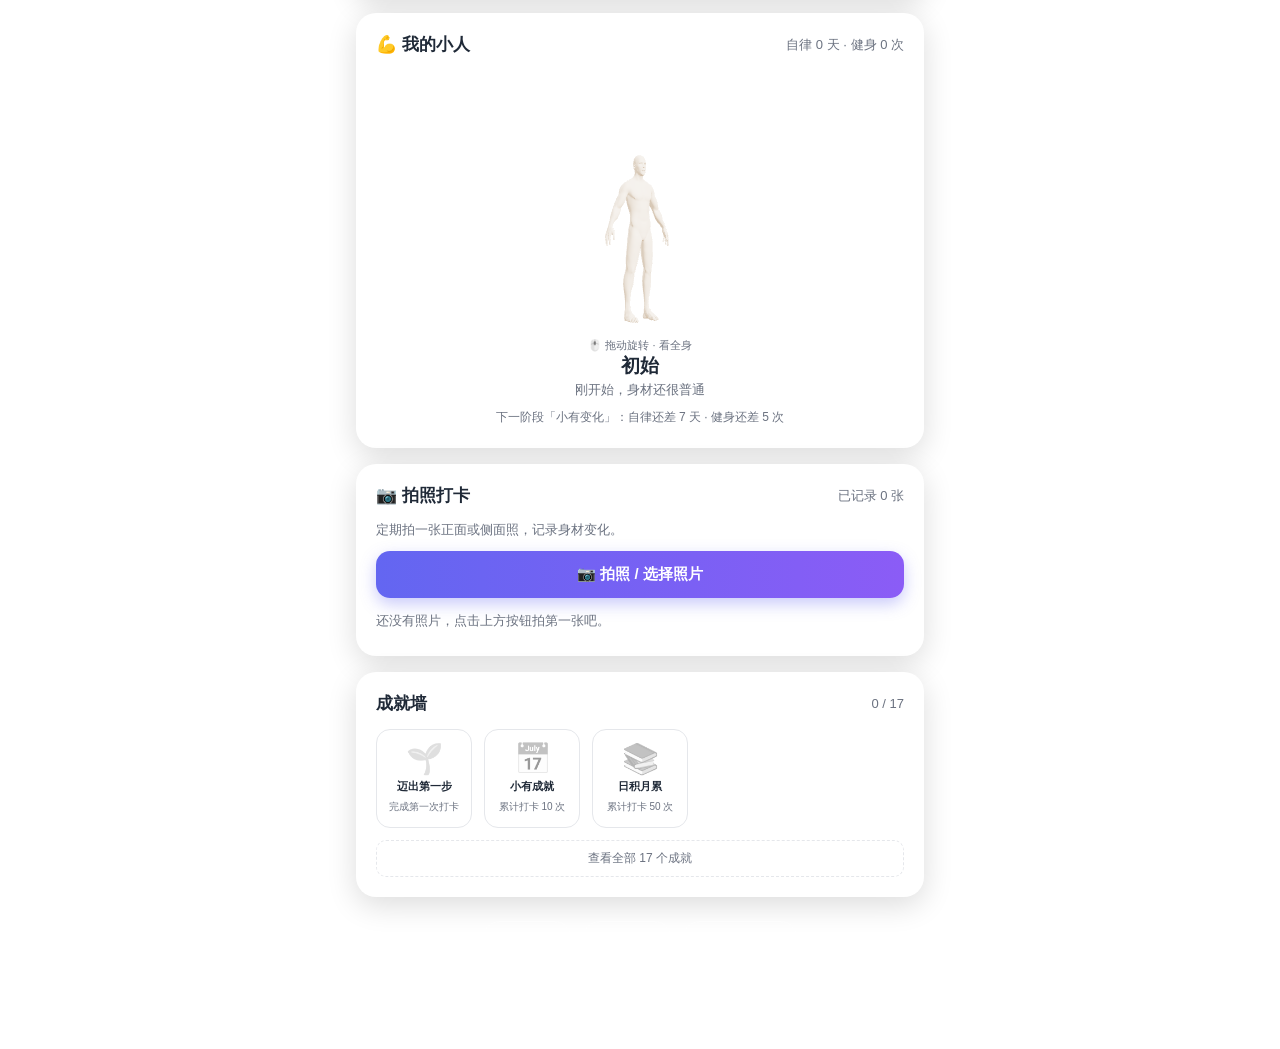
==== commit 01df5351: "新增网页版落地页和 Google 来源识别" ====
--- a/index.html
+++ b/index.html
@@ -251,6 +251,96 @@
   .lightbox-info { display: flex; align-items: center; gap: 14px; color: #fff; }
   .lightbox-del { background: #ef4444; color: #fff; border: none; border-radius: 999px; padding: 8px 16px; cursor: pointer; font-size: 13px; }
   .lightbox-x { position: absolute; top: -42px; right: 0; background: rgba(255, 255, 255, .2); color: #fff; border: none; border-radius: 50%; width: 36px; height: 36px; cursor: pointer; font-size: 16px; }
+  /* ---------- V2: focus, weekly review, onboarding ---------- */
+  .focus-card {
+    display: flex; align-items: flex-start; justify-content: space-between; gap: 16px;
+    margin-top: 16px; padding: 20px; border-radius: 20px; color: #fff;
+    background: linear-gradient(135deg, #111827 0%, #312e81 100%);
+    box-shadow: 0 10px 30px rgba(17, 24, 39, .22);
+  }
+  .focus-kicker { font-size: 10px; font-weight: 800; letter-spacing: .14em; color: #c7d2fe; }
+  .focus-card h2 { margin: 6px 0 6px; font-size: 23px; letter-spacing: -.03em; }
+  .focus-card p { margin: 0; color: #cbd5e1; font-size: 12px; line-height: 1.55; }
+  .focus-chips { display: flex; flex-wrap: wrap; gap: 7px; margin-top: 13px; }
+  .focus-chip { display: inline-flex; align-items: center; gap: 5px; padding: 6px 9px; border: 1px solid rgba(255,255,255,.16); border-radius: 999px; background: rgba(255,255,255,.08); color: #e5e7eb; font-size: 10px; }
+  .focus-edit { flex: 0 0 auto; border: 1px solid rgba(255,255,255,.28); border-radius: 999px; background: transparent; color: #fff; padding: 8px 12px; font-size: 11px; font-weight: 700; cursor: pointer; }
+  .focus-edit:hover { background: rgba(255,255,255,.1); }
+  .weekly-grid { display: grid; grid-template-columns: repeat(3, 1fr); gap: 10px; }
+  .weekly-stat { padding: 13px; border-radius: 14px; background: #f8fafc; }
+  .weekly-stat .k { color: var(--muted); font-size: 10px; font-weight: 700; }
+  .weekly-stat .v { margin-top: 6px; font-size: 18px; font-weight: 800; line-height: 1.2; }
+  .weekly-stat .d { margin-top: 5px; color: var(--muted); font-size: 10px; line-height: 1.4; }
+  .weekly-empty { padding: 13px; border-radius: 12px; background: #f8fafc; color: var(--muted); font-size: 12px; line-height: 1.55; }
+  .achievement-toggle { display: block; width: 100%; margin-top: 12px; padding: 9px; border: 1px dashed var(--ring); border-radius: 10px; background: transparent; color: var(--muted); font-size: 12px; cursor: pointer; }
+  .achievement-toggle:hover { border-color: #6366f1; color: #4f46e5; }
+  .footer-actions { display: flex; justify-content: center; gap: 10px; flex-wrap: wrap; }
+  .focus-modal { position: fixed; inset: 0; z-index: 1200; display: none; align-items: center; justify-content: center; padding: 18px; background: rgba(15, 23, 42, .62); backdrop-filter: blur(6px); }
+  .focus-modal.open { display: flex; }
+  .focus-sheet { position: relative; width: min(540px, 100%); max-height: 90vh; overflow: auto; padding: 24px; border-radius: 24px; background: #fff; box-shadow: 0 30px 80px rgba(15,23,42,.35); }
+  .focus-sheet h2 { margin: 6px 0 8px; font-size: 23px; letter-spacing: -.03em; }
+  .focus-sheet > p { margin: 0 0 16px; color: var(--muted); font-size: 12px; line-height: 1.6; }
+  .focus-close { position: absolute; top: 12px; right: 14px; width: 30px; height: 30px; border: 1px solid var(--ring); border-radius: 50%; background: #fff; color: var(--text); font-size: 18px; cursor: pointer; }
+  .focus-options { display: grid; grid-template-columns: 1fr 1fr; gap: 8px; }
+  .focus-option { display: flex; align-items: center; gap: 9px; padding: 11px; border: 1px solid var(--ring); border-radius: 12px; background: #fff; cursor: pointer; }
+  .focus-option.selected { border-color: #6366f1; background: #eef2ff; }
+  .focus-option input { accent-color: #6366f1; }
+  .focus-option .o-icon { font-size: 19px; }
+  .focus-option .o-name { display: block; font-size: 11px; font-weight: 700; }
+  .focus-option .o-note { display: block; margin-top: 2px; color: var(--muted); font-size: 9px; }
+  .focus-actions { display: flex; gap: 8px; margin-top: 18px; }
+  .focus-actions button { flex: 1; border: 0; border-radius: 12px; padding: 12px; font-size: 12px; font-weight: 800; cursor: pointer; }
+  .focus-secondary { background: #f1f5f9; color: var(--text); }
+  .focus-primary { background: #6366f1; color: #fff; }
+  .reminder-card .section-title { margin-bottom: 8px; }
+  .reminder-copy { margin: 0 0 12px; color: var(--muted); font-size: 12px; line-height: 1.55; }
+  .reminder-row { display: flex; align-items: center; gap: 8px; flex-wrap: wrap; }
+  .reminder-row input[type="time"] { border: 1px solid var(--ring); border-radius: 10px; padding: 9px 11px; background: #fff; color: var(--text); font: inherit; }
+  .reminder-row button { border: 0; border-radius: 10px; padding: 9px 12px; font-size: 11px; font-weight: 700; cursor: pointer; }
+  .reminder-save { background: #6366f1; color: #fff; }
+  .reminder-enable { background: #eef2ff; color: #4f46e5; }
+  .reminder-status { margin: 9px 0 0; color: var(--muted); font-size: 10px; line-height: 1.5; }
+  .repair-btn { display: inline-block; margin-left: 8px; border: 1px solid #c7d2fe; border-radius: 999px; background: #eef2ff; color: #4f46e5; padding: 3px 7px; font-size: 9px; font-weight: 700; cursor: pointer; }
+  .repair-btn:hover { background: #e0e7ff; }
+  .custom-form { margin-top: 16px; padding-top: 14px; border-top: 1px solid var(--ring); }
+  .custom-form-title { margin: 0 0 8px; font-size: 11px; font-weight: 800; color: var(--text); }
+  .custom-grid { display: grid; grid-template-columns: 54px 1fr 1fr; gap: 7px; }
+  .custom-grid input { width: 100%; border: 1px solid var(--ring); border-radius: 9px; padding: 8px; background: #fff; color: var(--text); font: inherit; font-size: 11px; }
+  .custom-grid input[type="color"] { padding: 4px; height: 34px; }
+  .custom-add { width: 100%; margin-top: 8px; border: 0; border-radius: 10px; padding: 9px; background: #f1f5f9; color: #4f46e5; font-size: 11px; font-weight: 800; cursor: pointer; }
+  .custom-add:hover { background: #e2e8f0; }
+  .option-delete { margin-left: auto; border: 0; background: transparent; color: #94a3b8; font-size: 16px; cursor: pointer; padding: 2px 4px; }
+  .option-delete:hover { color: #ef4444; }
+  .survey-modal { z-index: 1300; }
+  .survey-sheet { width: min(520px, 100%); }
+  .survey-options { grid-template-columns: 1fr 1fr; }
+  @media (max-width: 520px) {
+    .focus-card { padding: 16px; }
+    .focus-card h2 { font-size: 20px; }
+    .weekly-grid { grid-template-columns: 1fr; }
+    .focus-options { grid-template-columns: 1fr; }
+    .survey-options { grid-template-columns: 1fr; }
+    .custom-grid { grid-template-columns: 44px 1fr 1fr; }
+  }
+  @media (prefers-color-scheme: dark) {
+    .focus-sheet { background: #111827; color: var(--text); }
+    .focus-sheet h2 { color: var(--text); }
+    .focus-close { background: #1f2937; color: var(--text); }
+    .focus-option { background: #111827; }
+    .focus-option.selected { background: #312e81; border-color: #818cf8; }
+    .focus-option .o-name { color: var(--text); }
+    .focus-secondary { background: #374151; color: var(--text); }
+    .custom-form-title { color: var(--text); }
+    .custom-grid input { background: #111827; color: var(--text); }
+    .custom-grid input::placeholder { color: #6b7280; }
+    .custom-add { background: #312e81; color: #c7d2fe; }
+    .weekly-stat, .weekly-empty { background: #111827; color: var(--text); }
+    .weekly-stat .k, .weekly-stat .d { color: var(--muted); }
+    .weekly-stat .v { color: var(--text); }
+    .reminder-row input[type="time"] { background: #111827; color: var(--text); color-scheme: dark; }
+    .reminder-enable { background: #312e81; color: #c7d2fe; }
+    .repair-btn { background: #312e81; color: #c7d2fe; border-color: #4f46e5; }
+    .achievement-toggle:hover { color: #a5b4fc; }
+  }
 </style>
 </head>
 <body>
@@ -262,10 +352,38 @@
     </header>
 
     <main>
+      <section class="focus-card">
+        <div>
+          <div class="focus-kicker">TODAY'S FOCUS</div>
+          <h2>今天只做 <span id="focus-count">3</span> 件</h2>
+          <p id="focus-copy">先完成最重要的 3 件，而不是列 6 件。</p>
+          <div class="focus-chips" id="focus-chips"></div>
+        </div>
+        <button class="focus-edit" id="edit-focus" type="button">调整</button>
+      </section>
+
       <section class="card">
         <h2 class="section-title">今日习惯 <span class="sub" id="today-sub"></span></h2>
         <div class="progress"><div class="progress-fill" id="progress-fill"></div></div>
         <ul class="habit-list" id="habit-list"></ul>
+      </section>
+
+      <section class="card">
+        <h2 class="section-title">📈 本周复盘 <span class="sub">自动计算</span></h2>
+        <div id="weekly-grid"></div>
+      </section>
+
+      <section class="card reminder-card">
+        <h2 class="section-title">⏰ 每日提醒 <span class="sub" id="reminder-sub"></span></h2>
+        <p class="reminder-copy">设置时间并开启推送。服务端运行时会按你的时区提醒，页面关闭也能收。需要先启动 <code>server/server.mjs</code>。</p>
+        <div class="reminder-row">
+          <input type="time" id="reminder-time" aria-label="每日提醒时间">
+          <button class="reminder-save" id="save-reminder" type="button">保存提醒</button>
+          <button class="reminder-enable" id="enable-push" type="button">开启推送</button>
+          <button class="reminder-enable" id="test-push" type="button" style="display:none">测试推送</button>
+          <button class="reminder-enable" id="disable-push" type="button" style="display:none">关闭推送</button>
+        </div>
+        <p class="reminder-status" id="reminder-status">还没有设置提醒。</p>
       </section>
 
       <section class="card">
@@ -303,13 +421,67 @@
       <section class="card">
         <h2 class="section-title">成就墙 <span class="sub" id="achievement-sub"></span></h2>
         <div class="achievements" id="achievements"></div>
+        <button class="achievement-toggle" id="achievement-toggle" type="button">查看全部成就</button>
       </section>
     </main>
 
     <footer>
-      <button class="reset" id="reset">清空全部数据</button>
+      <div class="footer-actions">
+        <button class="reset" id="export-data">导出数据</button>
+        <button class="reset" id="import-data">导入数据</button>
+        <button class="reset" id="reset">清空全部数据</button>
+      </div>
+      <input type="file" id="import-file" accept="application/json,.json" style="display:none">
       <p class="tip">数据保存在本机浏览器中，换浏览器或清理缓存会丢失。</p>
     </footer>
+  </div>
+
+  <div class="focus-modal" id="focus-modal">
+    <div class="focus-sheet" role="dialog" aria-modal="true" aria-labelledby="focus-title">
+      <button class="focus-close" id="focus-close" type="button" aria-label="关闭">×</button>
+      <div class="focus-kicker" style="color:#6366f1">TODAY'S FOCUS</div>
+      <h2 id="focus-title">今天最重要的事，不超过 3 件</h2>
+      <p>选 1–3 个习惯。完成少而重要的事，比列一张长清单更容易坚持。</p>
+      <div class="focus-options" id="focus-options"></div>
+      <div class="custom-form">
+        <p class="custom-form-title">添加自己的习惯</p>
+        <div class="custom-grid">
+          <input type="text" id="custom-icon" value="✅" maxlength="2" aria-label="习惯图标">
+          <input type="text" id="custom-name" placeholder="习惯名称" maxlength="12" aria-label="习惯名称">
+          <input type="text" id="custom-note" placeholder="一句说明（可选）" maxlength="24" aria-label="习惯说明">
+        </div>
+        <div class="reminder-row" style="margin-top:7px">
+          <input type="color" id="custom-color" value="#6366f1" aria-label="习惯颜色" style="width:44px;height:34px;padding:3px;border:1px solid var(--ring);border-radius:9px;background:#fff">
+          <button class="custom-add" id="add-custom-habit" type="button">＋ 添加习惯</button>
+        </div>
+      </div>
+      <div class="focus-actions">
+        <button class="focus-secondary" id="focus-cancel" type="button">稍后</button>
+        <button class="focus-primary" id="focus-save" type="button">开始今天</button>
+      </div>
+    </div>
+  </div>
+
+  <div class="focus-modal survey-modal" id="survey-modal">
+    <div class="focus-sheet survey-sheet" role="dialog" aria-modal="true" aria-labelledby="survey-title">
+      <button class="focus-close" id="survey-close" type="button" aria-label="关闭">×</button>
+      <div class="focus-kicker" style="color:#6366f1">ONE QUESTION</div>
+      <h2 id="survey-title">你是在哪里找到我们的？</h2>
+      <div class="focus-options survey-options" id="survey-options">
+        <label class="focus-option"><input type="radio" name="survey-source" value="xiaohongshu"><span class="o-icon">📕</span><span><span class="o-name">小红书</span><span class="o-note">笔记或搜索</span></span></label>
+        <label class="focus-option"><input type="radio" name="survey-source" value="douyin"><span class="o-icon">🎵</span><span><span class="o-name">抖音</span><span class="o-note">视频或直播</span></span></label>
+        <label class="focus-option"><input type="radio" name="survey-source" value="facebook"><span class="o-icon">📘</span><span><span class="o-name">Facebook</span><span class="o-note">信息流广告</span></span></label>
+        <label class="focus-option"><input type="radio" name="survey-source" value="instagram"><span class="o-icon">📸</span><span><span class="o-name">Instagram</span><span class="o-note">信息流广告</span></span></label>
+        <label class="focus-option"><input type="radio" name="survey-source" value="google"><span class="o-icon">🔍</span><span><span class="o-name">Google 搜索 / 广告</span><span class="o-note">自己搜到或看到广告</span></span></label>
+        <label class="focus-option"><input type="radio" name="survey-source" value="friend"><span class="o-icon">💬</span><span><span class="o-name">朋友 / 群聊</span><span class="o-note">别人推荐</span></span></label>
+        <label class="focus-option"><input type="radio" name="survey-source" value="search"><span class="o-icon">🔎</span><span><span class="o-name">应用商店 / 搜索</span><span class="o-note">自己找到</span></span></label>
+        <label class="focus-option"><input type="radio" name="survey-source" value="other"><span class="o-icon">✨</span><span><span class="o-name">其他</span><span class="o-note">不在上面</span></span></label>
+      </div>
+      <div class="focus-actions">
+        <button class="focus-secondary" id="survey-skip" type="button">跳过</button>
+        <button class="focus-primary" id="survey-submit" type="button">继续</button>
+      </div>
+    </div>
   </div>
 
   <div class="lightbox" id="lightbox">
@@ -329,6 +501,23 @@
 <script>
 (function () {
   var STORAGE_KEY = 'zilv-daka-v1';
+  var DEFAULT_FOCUS = ['early-sleep', 'mkt-portfolio', 'water'];
+  var showAllAchievements = false;
+  var EVENT_LIMIT = 200;
+  var PUSH_API = '/api/push';
+
+  function escapeHtml(value) {
+    return String(value == null ? '' : value)
+      .replace(/&/g, '&amp;')
+      .replace(/</g, '&lt;')
+      .replace(/>/g, '&gt;')
+      .replace(/"/g, '&quot;')
+      .replace(/'/g, '&#039;');
+  }
+
+  function safeColor(value) {
+    return /^#[0-9a-f]{6}$/i.test(value || '') ? value : '#6366f1';
+  }
 
   // 在这里增删你的习惯（图标、颜色、说明都可以自己改）
   var HABITS = [
@@ -339,6 +528,16 @@
     { id: 'water',         name: '喝水', note: '喝 8 杯水', icon: '💧', color: '#06b6d4' },
     { id: 'skincare',      name: '护肤', note: '洁面 / 水 / 精华 / 防晒', icon: '🧴', color: '#ec4899' }
   ];
+
+  function allHabits() {
+    return HABITS.concat(Array.isArray(data.customHabits) ? data.customHabits : []);
+  }
+
+  function focusHabits() {
+    var ids = Array.isArray(data.focusHabits) && data.focusHabits.length ? data.focusHabits : DEFAULT_FOCUS;
+    var list = allHabits().filter(function (h) { return ids.indexOf(h.id) !== -1; });
+    return list.length ? list : HABITS.slice(0, 3);
+  }
 
   // 健身部位（顺序即点击切换的顺序）
   var MUSCLES = [
@@ -474,10 +673,12 @@
   })();
 
   function load() {
-    var d = { checkins: {}, achievements: {}, workouts: {}, avatarStage: 0, plan: defaultPlan(), disciplineStart: null };
+    var d = { checkins: {}, achievements: {}, workouts: {}, avatarStage: 0, plan: defaultPlan(), disciplineStart: null, focusHabits: DEFAULT_FOCUS.slice(), customHabits: [], reminderTime: '', repairWeeks: {}, events: [], pushEnabled: false, onboarded: false, installSurvey: null };
+    var hadSaved = false;
     try {
       var raw = localStorage.getItem(STORAGE_KEY);
       if (raw) {
+        hadSaved = true;
         var p = JSON.parse(raw);
         for (var k in p) if (p.hasOwnProperty(k)) d[k] = p[k];
       }
@@ -485,11 +686,39 @@
     if (!d.plan || typeof d.plan !== 'object') d.plan = defaultPlan();
     if (!d.workouts) d.workouts = {};
     if (d.avatarStage == null) d.avatarStage = 0;
+    if (!Array.isArray(d.focusHabits) || d.focusHabits.length === 0) d.focusHabits = DEFAULT_FOCUS.slice();
+    if (!Array.isArray(d.customHabits)) d.customHabits = [];
+    if (typeof d.reminderTime !== 'string') d.reminderTime = '';
+    if (!d.repairWeeks || typeof d.repairWeeks !== 'object') d.repairWeeks = {};
+    if (!Array.isArray(d.events)) d.events = [];
+    if (typeof d.pushEnabled !== 'boolean') d.pushEnabled = false;
+    if (typeof d.onboarded !== 'boolean') d.onboarded = hadSaved;
+    if (!d.installSurvey || typeof d.installSurvey !== 'object' || typeof d.installSurvey.source !== 'string') d.installSurvey = null;
     return d;
   }
 
   function save() {
     try { localStorage.setItem(STORAGE_KEY, JSON.stringify(data)); } catch (e) {}
+  }
+
+  function logEvent(type, meta) {
+    if (!data.events) data.events = [];
+    data.events.push({ type: type, ts: new Date().toISOString(), meta: meta || {} });
+    if (data.events.length > EVENT_LIMIT) data.events = data.events.slice(-EVENT_LIMIT);
+    save();
+  }
+
+  function currentWeekKey() {
+    var now = new Date();
+    var monday = new Date(now);
+    monday.setDate(now.getDate() - ((now.getDay() + 6) % 7));
+    return fmt(monday);
+  }
+
+  function yesterdayStr() {
+    var d = new Date();
+    d.setDate(d.getDate() - 1);
+    return fmt(d);
   }
 
   function fmt(d) {
@@ -540,14 +769,14 @@
 
   function bestStreakAny() {
     var best = 0;
-    HABITS.forEach(function (h) { best = Math.max(best, bestStreak(h.id)); });
+    allHabits().forEach(function (h) { best = Math.max(best, bestStreak(h.id)); });
     return best;
   }
 
   function totalCount() {
     // 只统计当前存在的习惯，避免已删除/改名的习惯残留历史影响累计数
     var known = {};
-    HABITS.forEach(function (h) { known[h.id] = true; });
+    allHabits().forEach(function (h) { known[h.id] = true; });
     var sum = 0;
     for (var date in data.checkins) {
       var ids = data.checkins[date];
@@ -556,9 +785,17 @@
     return sum;
   }
 
+  function isCheckedOn(habitId, date) {
+    var list = data.checkins[date];
+    return list ? list.indexOf(habitId) !== -1 : false;
+  }
+
   function isCheckedToday(habitId) {
-    var list = data.checkins[todayStr()];
-    return list ? list.indexOf(habitId) !== -1 : false;
+    return isCheckedOn(habitId, todayStr());
+  }
+
+  function canRepairThisWeek() {
+    return !data.repairWeeks[currentWeekKey()];
   }
 
   function muscleById(id) {
@@ -582,14 +819,35 @@
   function toggle(habitId) {
     var d = todayStr();
     var list = data.checkins[d] ? data.checkins[d].slice() : [];
+    var wasChecked = list.indexOf(habitId) !== -1;
     if (list.indexOf(habitId) !== -1) {
       data.checkins[d] = list.filter(function (id) { return id !== habitId; });
       if (data.checkins[d].length === 0) delete data.checkins[d];
     } else {
       data.checkins[d] = list.concat(habitId);
     }
-    save();
+    logEvent(wasChecked ? 'habit_unchecked' : 'habit_checked', { habitId: habitId });
     render();
+  }
+
+  function repairYesterday(habitId) {
+    if (!canRepairThisWeek()) {
+      toast('本周补签已用完，下周再来');
+      return;
+    }
+    var y = yesterdayStr();
+    if (isCheckedOn(habitId, y)) {
+      toast('昨天已经打过卡了');
+      return;
+    }
+    var habit = allHabits().filter(function (h) { return h.id === habitId; })[0];
+    if (!habit) return;
+    var list = data.checkins[y] ? data.checkins[y].slice() : [];
+    data.checkins[y] = list.concat(habitId);
+    data.repairWeeks[currentWeekKey()] = true;
+    logEvent('repair_used', { habitId: habitId, date: y });
+    render();
+    toast('已补签昨天，连续记录保住了');
   }
 
   function toggleWorkout() {
@@ -637,7 +895,10 @@
     checkAchievements();
     renderDate();
     renderStats();
+    renderFocus();
     renderHabits();
+    renderWeekly();
+    renderReminder();
     renderDiscipline();
     renderFitness();
     renderAvatar();
@@ -651,9 +912,10 @@
   }
 
   function renderStats() {
-    var done = HABITS.filter(isCheckedToday).length;
+    var focus = focusHabits();
+    var done = focus.filter(function (h) { return isCheckedToday(h.id); }).length;
     document.getElementById('stats').innerHTML =
-      statTile(done + '/' + HABITS.length, '今日完成') +
+      statTile(done + '/' + focus.length, '今日完成') +
       statTile(totalCount(), '累计打卡') +
       statTile(bestStreakAny(), '最长连续(天)');
   }
@@ -663,25 +925,372 @@
   }
 
   function renderHabits() {
-    var done = HABITS.filter(isCheckedToday).length;
-    document.getElementById('today-sub').textContent = done + ' / ' + HABITS.length;
-    document.getElementById('progress-fill').style.width = (done / HABITS.length * 100) + '%';
-
-    document.getElementById('habit-list').innerHTML = HABITS.map(function (h) {
+    var focus = focusHabits();
+    var done = focus.filter(function (h) { return isCheckedToday(h.id); }).length;
+    document.getElementById('today-sub').textContent = done + ' / ' + focus.length;
+    document.getElementById('progress-fill').style.width = (focus.length ? done / focus.length * 100 : 0) + '%';
+
+    document.getElementById('habit-list').innerHTML = focus.map(function (h) {
       var checked = isCheckedToday(h.id);
       var streak = currentStreak(h.id);
+      var repair = (!checked && checkedDates(h.id).length > 0 && !isCheckedOn(h.id, yesterdayStr()) && canRepairThisWeek())
+        ? '<button class="repair-btn" data-repair="' + escapeHtml(h.id) + '" type="button">补签昨天</button>'
+        : '';
       return '<li class="habit">' +
-        '<div class="icon" style="background:' + h.color + '22">' + h.icon + '</div>' +
+        '<div class="icon" style="background:' + safeColor(h.color) + '22">' + escapeHtml(h.icon) + '</div>' +
         '<div class="info">' +
-          '<div class="name">' + h.name + '</div>' +
-          '<div class="note">' + h.note + '</div>' +
-          '<div class="streak">🔥 连续 ' + streak + ' 天</div>' +
+          '<div class="name">' + escapeHtml(h.name) + '</div>' +
+          '<div class="note">' + escapeHtml(h.note) + '</div>' +
+          '<div class="streak">🔥 连续 ' + streak + ' 天' + repair + '</div>' +
         '</div>' +
-        '<button class="check' + (checked ? ' done' : '') + '" data-habit="' + h.id + '" aria-label="打卡 ' + h.name + '">' +
+        '<button class="check' + (checked ? ' done' : '') + '" data-habit="' + escapeHtml(h.id) + '" aria-label="打卡 ' + escapeHtml(h.name) + '">' +
           (checked ? '✓' : '') +
         '</button>' +
       '</li>';
     }).join('');
+  }
+
+  function renderFocus() {
+    var focus = focusHabits();
+    document.getElementById('focus-count').textContent = focus.length;
+    document.getElementById('focus-copy').textContent =
+      focus.length >= 3
+        ? '先完成最重要的 3 件，而不是列 6 件。'
+        : '今天只保留 ' + focus.length + ' 件最重要的事。';
+    document.getElementById('focus-chips').innerHTML = focus.map(function (h) {
+      return '<span class="focus-chip">' + escapeHtml(h.icon) + ' ' + escapeHtml(h.name) + '</span>';
+    }).join('');
+  }
+
+  function recentDates(count) {
+    var arr = [];
+    var now = new Date();
+    for (var i = count - 1; i >= 0; i--) {
+      var d = new Date(now);
+      d.setDate(now.getDate() - i);
+      arr.push(fmt(d));
+    }
+    return arr;
+  }
+
+  function renderWeekly() {
+    var focus = focusHabits();
+    var dates = recentDates(7);
+    var counts = focus.map(function (h) {
+      var n = 0;
+      dates.forEach(function (date) {
+        var list = data.checkins[date] || [];
+        if (list.indexOf(h.id) !== -1) n++;
+      });
+      return { habit: h, count: n };
+    });
+    var done = counts.reduce(function (sum, x) { return sum + x.count; }, 0);
+    var possible = focus.length * 7;
+    var rate = possible ? Math.round(done / possible * 100) : 0;
+    var best = counts.slice().sort(function (a, b) { return b.count - a.count; })[0];
+    var worst = counts.slice().sort(function (a, b) { return a.count - b.count; })[0];
+    var grid = document.getElementById('weekly-grid');
+    if (!done) {
+      grid.innerHTML = '<div class="weekly-empty">本周还没有打卡记录。先完成今天的一个习惯，这里会自动出现你的完成率和最稳定习惯。</div>';
+      return;
+    }
+    grid.innerHTML =
+      '<div class="weekly-stat"><div class="k">本周完成</div><div class="v">' + done + '/' + possible + '</div><div class="d">完成率 ' + rate + '%</div></div>' +
+      '<div class="weekly-stat"><div class="k">最稳定</div><div class="v">' + escapeHtml(best.habit.icon) + ' ' + escapeHtml(best.habit.name) + '</div><div class="d">本周 ' + best.count + '/7 天</div></div>' +
+      '<div class="weekly-stat"><div class="k">最该调整</div><div class="v">' + escapeHtml(worst.habit.icon) + ' ' + escapeHtml(worst.habit.name) + '</div><div class="d">本周 ' + worst.count + '/7 天</div></div>';
+  }
+
+  function isNativeApp() {
+    return Boolean(window.Capacitor && typeof window.Capacitor.isNativePlatform === 'function' && window.Capacitor.isNativePlatform());
+  }
+
+  function localNotifications() {
+    return window.Capacitor && window.Capacitor.Plugins && window.Capacitor.Plugins.LocalNotifications;
+  }
+
+  async function scheduleNativeReminder(time) {
+    var plugin = localNotifications();
+    if (!plugin) throw new Error('LocalNotifications plugin not found');
+    var permission = await plugin.checkPermissions();
+    if (permission.display !== 'granted') permission = await plugin.requestPermissions();
+    if (permission.display !== 'granted') throw new Error('notification permission denied');
+    await plugin.cancel({ notifications: [{ id: 1001 }] });
+    if (!time) return true;
+    var parts = time.split(':').map(Number);
+    await plugin.schedule({
+      notifications: [{
+        id: 1001,
+        title: '自律打卡',
+        body: '今天只做 1 件也算开始。',
+        schedule: { on: { hour: parts[0], minute: parts[1] }, allowWhileIdle: true },
+      }],
+    });
+    return true;
+  }
+
+  async function syncNativeReminderState() {
+    var plugin = localNotifications();
+    if (!plugin) {
+      data.pushEnabled = false;
+      save();
+      renderReminder();
+      return;
+    }
+    var pending = await plugin.getPending();
+    data.pushEnabled = Boolean(pending.notifications && pending.notifications.some(function (n) { return n.id === 1001; }));
+    save();
+    renderReminder();
+  }
+
+  async function enableNativeNotifications() {
+    var time = data.reminderTime || document.getElementById('reminder-time').value || '';
+    if (!time) {
+      toast('先设置提醒时间');
+      return;
+    }
+    await scheduleNativeReminder(time);
+    data.pushEnabled = true;
+    save();
+    renderReminder();
+    toast('本地通知已开启');
+  }
+
+  async function disableNativeNotifications() {
+    var plugin = localNotifications();
+    if (plugin) await plugin.cancel({ notifications: [{ id: 1001 }, { id: 1002 }] });
+    data.pushEnabled = false;
+    save();
+    renderReminder();
+    toast('本地通知已关闭');
+  }
+
+  async function testNativeNotification() {
+    var plugin = localNotifications();
+    if (!plugin) throw new Error('LocalNotifications plugin not found');
+    var permission = await plugin.checkPermissions();
+    if (permission.display !== 'granted') permission = await plugin.requestPermissions();
+    if (permission.display !== 'granted') throw new Error('notification permission denied');
+    await plugin.schedule({
+      notifications: [{
+        id: 1002,
+        title: '自律打卡',
+        body: '测试通知：今天只做 1 件也算开始。',
+        schedule: { at: new Date(Date.now() + 2000) },
+      }],
+    });
+    toast('测试通知已安排');
+  }
+
+  function renderReminder() {
+    var time = data.reminderTime || '';
+    var input = document.getElementById('reminder-time');
+    if (input) input.value = time;
+    var sub = document.getElementById('reminder-sub');
+    var status = document.getElementById('reminder-status');
+    var push = Boolean(data.pushEnabled);
+    if (sub) sub.textContent = time ? time : '未设置';
+    var enable = document.getElementById('enable-push');
+    var disable = document.getElementById('disable-push');
+    var test = document.getElementById('test-push');
+    if (enable) {
+      enable.style.display = push ? 'none' : '';
+      enable.textContent = isNativeApp() ? '开启通知' : '开启推送';
+    }
+    if (disable) disable.style.display = push ? '' : 'none';
+    if (test) test.style.display = push ? '' : 'none';
+    if (!status) return;
+    if (!time) {
+      status.textContent = push ? '推送已开启。设置一个时间后，服务端会按时提醒。' : '还没有设置提醒。';
+      return;
+    }
+    var timezone = (typeof Intl !== 'undefined' && Intl.DateTimeFormat) ? Intl.DateTimeFormat().resolvedOptions().timeZone : 'local';
+    if (isNativeApp()) {
+      status.textContent = push
+        ? '本地通知已开启 · 每天 ' + time + '（App 关闭也会提醒）'
+        : '已设置 ' + time + ' · 开启通知后可关闭 App 提醒。';
+    } else {
+      status.textContent = push
+        ? '推送已开启 · 每天 ' + time + ' · ' + timezone + '（页面关闭也会收）'
+        : '已设置 ' + time + ' · 页面打开时提醒；开启推送可关闭页面后提醒。';
+    }
+  }
+
+  function saveReminder() {
+    var time = document.getElementById('reminder-time').value;
+    data.reminderTime = time;
+    data.lastReminderDate = data.lastReminderDate || '';
+    logEvent('reminder_set', { time: time || 'off' });
+    renderReminder();
+    toast(time ? '提醒已保存' : '提醒已关闭');
+    if (isNativeApp()) {
+      if (data.pushEnabled) scheduleNativeReminder(time).catch(function (error) {
+        toast('本地通知设置失败：' + (error && error.message ? error.message : '权限未开启'));
+      });
+      return;
+    }
+    if (data.pushEnabled) syncPushSubscription().catch(function () {});
+  }
+
+  function urlBase64ToUint8Array(base64String) {
+    var padding = '='.repeat((4 - (base64String.length % 4)) % 4);
+    var base64 = (base64String + padding).replace(/-/g, '+').replace(/_/g, '/');
+    var rawData = atob(base64);
+    var outputArray = new Uint8Array(rawData.length);
+    for (var i = 0; i < rawData.length; i++) outputArray[i] = rawData.charCodeAt(i);
+    return outputArray;
+  }
+
+  async function getPushSubscription() {
+    if (!('serviceWorker' in navigator) || !('PushManager' in window)) return null;
+    var registration = await navigator.serviceWorker.ready;
+    return registration.pushManager.getSubscription();
+  }
+
+  async function postPushSubscription(subscription) {
+    var reminderTime = data.reminderTime || document.getElementById('reminder-time').value || '';
+    var timezone = (typeof Intl !== 'undefined' && Intl.DateTimeFormat) ? Intl.DateTimeFormat().resolvedOptions().timeZone : 'UTC';
+    var response = await fetch(PUSH_API + '/subscribe', {
+      method: 'POST',
+      headers: { 'Content-Type': 'application/json' },
+      body: JSON.stringify({ subscription: subscription.toJSON(), reminderTime: reminderTime, timezone: timezone }),
+    });
+    if (!response.ok) throw new Error('subscribe failed: ' + response.status);
+    return response.json();
+  }
+
+  async function syncPushSubscription() {
+    if (isNativeApp()) {
+      await syncNativeReminderState();
+      return;
+    }
+    var subscription = await getPushSubscription();
+    if (!subscription) {
+      data.pushEnabled = false;
+      save();
+      renderReminder();
+      return;
+    }
+    await postPushSubscription(subscription);
+    data.pushEnabled = true;
+    save();
+    renderReminder();
+  }
+
+  async function enablePush() {
+    if (isNativeApp()) {
+      try {
+        await enableNativeNotifications();
+      } catch (error) {
+        toast('通知开启失败：' + (error && error.message ? error.message : '权限未开启'));
+      }
+      return;
+    }
+    if (!('serviceWorker' in navigator) || !('PushManager' in window)) {
+      toast('当前浏览器不支持 Web Push');
+      return;
+    }
+    try {
+      if (typeof Notification === 'undefined') {
+        toast('当前浏览器不支持通知');
+        return;
+      }
+      var permission = Notification.permission;
+      if (permission !== 'granted') permission = await Notification.requestPermission();
+      if (permission !== 'granted') {
+        toast('未授权通知');
+        return;
+      }
+      var registration = await navigator.serviceWorker.ready;
+      var keyResponse = await fetch(PUSH_API + '/public-key');
+      if (!keyResponse.ok) throw new Error('push server not running');
+      var keyData = await keyResponse.json();
+      var subscription = await registration.pushManager.getSubscription();
+      if (!subscription) {
+        subscription = await registration.pushManager.subscribe({
+          userVisibleOnly: true,
+          applicationServerKey: urlBase64ToUint8Array(keyData.publicKey),
+        });
+      }
+      await postPushSubscription(subscription);
+      data.pushEnabled = true;
+      save();
+      renderReminder();
+      toast('推送已开启');
+    } catch (error) {
+      toast('推送开启失败：' + (error && error.message ? error.message : '服务端未启动'));
+    }
+  }
+
+  async function disablePush() {
+    if (isNativeApp()) {
+      try {
+        await disableNativeNotifications();
+      } catch (error) {
+        toast('关闭通知失败');
+      }
+      return;
+    }
+    try {
+      var subscription = await getPushSubscription();
+      if (subscription) {
+        await fetch(PUSH_API + '/unsubscribe', {
+          method: 'POST',
+          headers: { 'Content-Type': 'application/json' },
+          body: JSON.stringify({ endpoint: subscription.endpoint }),
+        });
+        await subscription.unsubscribe();
+      }
+      data.pushEnabled = false;
+      save();
+      renderReminder();
+      toast('推送已关闭');
+    } catch (error) {
+      toast('关闭推送失败');
+    }
+  }
+
+  async function testPush() {
+    if (isNativeApp()) {
+      try {
+        await testNativeNotification();
+      } catch (error) {
+        toast('测试通知失败：' + (error && error.message ? error.message : '权限未开启'));
+      }
+      return;
+    }
+    try {
+      var subscription = await getPushSubscription();
+      if (!subscription) {
+        toast('请先开启推送');
+        return;
+      }
+      var response = await fetch(PUSH_API + '/test', {
+        method: 'POST',
+        headers: { 'Content-Type': 'application/json' },
+        body: JSON.stringify({ endpoint: subscription.endpoint }),
+      });
+      if (!response.ok) throw new Error('test failed');
+      toast('测试推送已发送');
+    } catch (error) {
+      toast('测试推送失败');
+    }
+  }
+
+  function checkReminder() {
+    if (data.pushEnabled) return;
+    if (!data.reminderTime) return;
+    var now = new Date();
+    var hhmm = String(now.getHours()).padStart(2, '0') + ':' + String(now.getMinutes()).padStart(2, '0');
+    var today = todayStr();
+    if (hhmm !== data.reminderTime || data.lastReminderDate === today) return;
+    data.lastReminderDate = today;
+    logEvent('reminder_fired', { time: data.reminderTime });
+    var message = '今天只做 1 件也算开始';
+    if (typeof Notification !== 'undefined' && Notification.permission === 'granted') {
+      new Notification('自律打卡', { body: message });
+    } else {
+      toast('⏰ ' + message);
+    }
   }
 
   function disciplineDays() {
@@ -719,7 +1328,7 @@
       '<div class="discipline-count-label">已坚持</div>' +
       '<div class="discipline-days">' + disciplineDays() + ' <span>天</span></div>' +
       '<div class="discipline-since">开始于 ' + start + '</div>' +
-      '<button class="discipline-btn discipline-reset" data-act="reset">重新开始（破戒归零）</button>';
+      '<button class="discipline-btn discipline-reset" data-act="reset">重新开始（今天算第 1 天）</button>';
   }
 
   function renderFitness() {
@@ -764,7 +1373,7 @@
     var discIdx = stageIndexFor(discDays, 'days');
     var workIdx = stageIndexFor(workouts, 'work');
     var natural = Math.min(discIdx, workIdx);
-    // 只升不降：升级自动发生；降级只由「破戒归零」按钮触发（降一级）
+    // 只升不降：升级自动发生；降级只由「重新开始」按钮触发（降一级）
     if (data.avatarStage == null) data.avatarStage = 0;
     if (natural > data.avatarStage) { data.avatarStage = natural; save(); }
     var stage = data.avatarStage;
@@ -1094,8 +1703,10 @@
   function renderAchievements() {
     var count = ACHIEVEMENTS.filter(function (a) { return data.achievements[a.id]; }).length;
     document.getElementById('achievement-sub').textContent = count + ' / ' + ACHIEVEMENTS.length;
-
-    document.getElementById('achievements').innerHTML = ACHIEVEMENTS.map(function (a) {
+    var unlocked = ACHIEVEMENTS.filter(function (a) { return data.achievements[a.id]; });
+    var locked = ACHIEVEMENTS.filter(function (a) { return !data.achievements[a.id]; });
+    var display = showAllAchievements ? ACHIEVEMENTS : unlocked.concat(locked.slice(0, 3));
+    document.getElementById('achievements').innerHTML = display.map(function (a) {
       var u = data.achievements[a.id];
       var cls = u ? 'achievement unlocked' : 'achievement';
       var title = u ? (a.name + ' · 已于 ' + u + ' 解锁') : ('未解锁 · ' + a.desc);
@@ -1105,6 +1716,301 @@
         '<div class="a-desc">' + a.desc + '</div>' +
       '</div>';
     }).join('');
+    var toggle = document.getElementById('achievement-toggle');
+    toggle.textContent = showAllAchievements ? '收起成就墙' : '查看全部 ' + ACHIEVEMENTS.length + ' 个成就';
+    toggle.style.display = ACHIEVEMENTS.length > display.length || showAllAchievements ? 'block' : 'none';
+  }
+
+  function renderFocusOptions() {
+    var options = document.getElementById('focus-options');
+    options.innerHTML = allHabits().map(function (h) {
+      var selected = data.focusHabits.indexOf(h.id) !== -1;
+      var remove = h.custom ? '<button class="option-delete" type="button" data-delete-habit="' + escapeHtml(h.id) + '" aria-label="删除习惯">×</button>' : '';
+      return '<label class="focus-option' + (selected ? ' selected' : '') + '">' +
+        '<input type="checkbox" value="' + escapeHtml(h.id) + '"' + (selected ? ' checked' : '') + '>' +
+        '<span class="o-icon">' + escapeHtml(h.icon) + '</span>' +
+        '<span><span class="o-name">' + escapeHtml(h.name) + '</span><span class="o-note">' + escapeHtml(h.note) + '</span></span>' +
+        remove +
+      '</label>';
+    }).join('');
+  }
+
+  function openFocusModal() {
+    renderFocusOptions();
+    document.getElementById('focus-modal').classList.add('open');
+    document.body.style.overflow = 'hidden';
+  }
+
+  function closeFocusModal() {
+    document.getElementById('focus-modal').classList.remove('open');
+    document.body.style.overflow = '';
+  }
+
+  function openSurveyModal() {
+    try {
+      var savedUtm = JSON.parse(localStorage.getItem('habit_utm') || '{}');
+      var sourceMap = { google: 'google', xiaohongshu: 'xiaohongshu', douyin: 'douyin', facebook: 'facebook', instagram: 'instagram' };
+      var source = sourceMap[savedUtm.utm_source];
+      if (source) {
+        var input = document.querySelector('#survey-options input[value="' + source + '"]');
+        if (input) {
+          input.checked = true;
+          document.querySelectorAll('#survey-options .focus-option').forEach(function (label) {
+            label.classList.toggle('selected', label.querySelector('input').checked);
+          });
+        }
+      }
+    } catch (e) {}
+    document.getElementById('survey-modal').classList.add('open');
+    document.body.style.overflow = 'hidden';
+  }
+
+  function closeSurveyModal() {
+    document.getElementById('survey-modal').classList.remove('open');
+    document.body.style.overflow = '';
+  }
+
+  function finishSurvey(source) {
+    data.installSurvey = {
+      source: source,
+      inviteCode: '',
+      completedAt: new Date().toISOString()
+    };
+    logEvent(source === 'skipped' ? 'install_survey_skipped' : 'install_survey', data.installSurvey);
+    closeSurveyModal();
+    if (!data.onboarded) openFocusModal();
+  }
+
+  function submitSurvey() {
+    var selected = document.querySelector('#survey-options input:checked');
+    if (!selected) {
+      toast('先选一个来源');
+      return;
+    }
+    finishSurvey(selected.value);
+  }
+
+  function skipSurvey() {
+    finishSurvey('skipped');
+  }
+
+  function saveFocusSelection() {
+    var checked = Array.prototype.slice.call(document.querySelectorAll('#focus-options input:checked')).map(function (input) { return input.value; });
+    if (checked.length < 1) { toast('至少选 1 个今日重点'); return; }
+    if (checked.length > 3) { toast('最多选 3 个，先做最重要的'); return; }
+    data.focusHabits = checked;
+    data.onboarded = true;
+    logEvent('focus_saved', { count: checked.length });
+    closeFocusModal();
+    render();
+    toast('今日重点已更新');
+  }
+
+  function addCustomHabit() {
+    var name = document.getElementById('custom-name').value.trim();
+    if (!name) {
+      toast('先写一个习惯名称');
+      return;
+    }
+    var id = 'custom-' + Date.now().toString(36);
+    var habit = {
+      id: id,
+      name: name.slice(0, 12),
+      note: (document.getElementById('custom-note').value.trim() || '自己添加的习惯').slice(0, 24),
+      icon: (document.getElementById('custom-icon').value.trim() || '✅').slice(0, 2),
+      color: safeColor(document.getElementById('custom-color').value),
+      custom: true
+    };
+    data.customHabits.push(habit);
+    if (data.focusHabits.length < 3) data.focusHabits.push(id);
+    logEvent('custom_habit_added', { habitId: id, name: habit.name });
+    document.getElementById('custom-name').value = '';
+    document.getElementById('custom-note').value = '';
+    renderFocusOptions();
+    render();
+    toast('已添加「' + habit.name + '」');
+  }
+
+  function deleteCustomHabit(id) {
+    if (!confirm('删除这个自定义习惯？历史打卡会保留，但不再显示。')) return;
+    data.customHabits = data.customHabits.filter(function (h) { return h.id !== id; });
+    data.focusHabits = data.focusHabits.filter(function (hid) { return hid !== id; });
+    logEvent('custom_habit_deleted', { habitId: id });
+    renderFocusOptions();
+    render();
+    toast('自定义习惯已删除');
+  }
+
+  function exportData() {
+    var payload = {
+      schemaVersion: 2,
+      app: 'habit-loop-v2',
+      exportedAt: new Date().toISOString(),
+      focusHabits: data.focusHabits,
+      customHabits: data.customHabits,
+      reminderTime: data.reminderTime,
+      lastReminderDate: data.lastReminderDate || '',
+      pushEnabled: data.pushEnabled,
+      installSurvey: data.installSurvey,
+      repairWeeks: data.repairWeeks,
+      events: data.events,
+      totalCheckins: totalCount(),
+      longestStreak: bestStreakAny(),
+      disciplineStart: data.disciplineStart,
+      avatarStage: data.avatarStage,
+      plan: data.plan,
+      checkins: data.checkins,
+      workouts: data.workouts,
+      achievements: data.achievements,
+      photosIncluded: false
+    };
+    var blob = new Blob([JSON.stringify(payload, null, 2)], { type: 'application/json' });
+    var a = document.createElement('a');
+    a.href = URL.createObjectURL(blob);
+    a.download = 'habit-loop-data.json';
+    a.click();
+    URL.revokeObjectURL(a.href);
+    toast('数据已导出');
+  }
+
+  function importData(file) {
+    if (!file) return;
+    file.text().then(function (text) {
+      var obj;
+      try {
+        obj = JSON.parse(text);
+      } catch (e) {
+        toast('文件不是有效的 JSON');
+        return;
+      }
+      var hasData = obj && typeof obj === 'object' && (obj.checkins || obj.workouts || obj.achievements || obj.focusHabits || obj.disciplineStart || obj.customHabits || obj.reminderTime);
+      if (!hasData) {
+        toast('没有找到可导入的数据');
+        return;
+      }
+      if (!confirm('导入会覆盖当前打卡、健身和成就数据，确定继续吗？')) return;
+
+      var cleanCustom = [];
+      if (Array.isArray(obj.customHabits)) {
+        var usedIds = {};
+        obj.customHabits.forEach(function (h, index) {
+          if (!h || typeof h !== 'object') return;
+          var name = String(h.name || '').trim().slice(0, 12);
+          if (!name) return;
+          var id = (typeof h.id === 'string' && /^[a-zA-Z0-9_-]+$/.test(h.id)) ? h.id : 'custom-import-' + index;
+          if (usedIds[id] || HABITS.some(function (base) { return base.id === id; })) return;
+          usedIds[id] = true;
+          cleanCustom.push({
+            id: id,
+            name: name,
+            note: String(h.note || '导入的习惯').trim().slice(0, 24),
+            icon: String(h.icon || '✅').trim().slice(0, 2),
+            color: safeColor(h.color),
+            custom: true
+          });
+        });
+      }
+
+      var validHabitIds = {};
+      HABITS.concat(cleanCustom).forEach(function (h) { validHabitIds[h.id] = true; });
+      var validAchievementIds = {};
+      ACHIEVEMENTS.forEach(function (a) { validAchievementIds[a.id] = true; });
+      var validMuscleIds = {};
+      MUSCLES.forEach(function (m) { validMuscleIds[m.id] = true; });
+
+      var cleanCheckins = {};
+      if (obj.checkins && typeof obj.checkins === 'object') {
+        Object.keys(obj.checkins).forEach(function (date) {
+          if (!/^\d{4}-\d{2}-\d{2}$/.test(date)) return;
+          var list = obj.checkins[date];
+          if (!Array.isArray(list)) return;
+          var clean = list.filter(function (id) { return validHabitIds[id]; });
+          if (clean.length) cleanCheckins[date] = Array.from(new Set(clean));
+        });
+      }
+
+      var cleanWorkouts = {};
+      if (obj.workouts && typeof obj.workouts === 'object') {
+        Object.keys(obj.workouts).forEach(function (date) {
+          if (/^\d{4}-\d{2}-\d{2}$/.test(date) && obj.workouts[date]) cleanWorkouts[date] = true;
+        });
+      }
+
+      var cleanAchievements = {};
+      if (obj.achievements && typeof obj.achievements === 'object') {
+        Object.keys(obj.achievements).forEach(function (id) {
+          if (validAchievementIds[id]) cleanAchievements[id] = typeof obj.achievements[id] === 'string' ? obj.achievements[id] : todayStr();
+        });
+      }
+
+      var cleanPlan = defaultPlan();
+      if (obj.plan && typeof obj.plan === 'object') {
+        Object.keys(cleanPlan).forEach(function (day) {
+          if (validMuscleIds[obj.plan[day]]) cleanPlan[day] = obj.plan[day];
+        });
+      }
+
+      var cleanFocus = Array.isArray(obj.focusHabits)
+        ? obj.focusHabits.filter(function (id) { return validHabitIds[id]; })
+        : [];
+      if (!cleanFocus.length) cleanFocus = DEFAULT_FOCUS.slice();
+      cleanFocus = Array.from(new Set(cleanFocus)).slice(0, 3);
+
+      var importedCount = Object.keys(cleanCheckins).reduce(function (sum, date) {
+        return sum + cleanCheckins[date].length;
+      }, 0);
+
+      var cleanRepairWeeks = {};
+      if (obj.repairWeeks && typeof obj.repairWeeks === 'object') {
+        Object.keys(obj.repairWeeks).forEach(function (key) {
+          if (/^\d{4}-\d{2}-\d{2}$/.test(key) && obj.repairWeeks[key]) cleanRepairWeeks[key] = true;
+        });
+      }
+
+      var cleanEvents = Array.isArray(obj.events)
+        ? obj.events.filter(function (event) {
+            return event && typeof event === 'object' && typeof event.type === 'string';
+          }).slice(-EVENT_LIMIT)
+        : [];
+
+      var cleanSurvey = null;
+      if (obj.installSurvey && typeof obj.installSurvey === 'object' && typeof obj.installSurvey.source === 'string') {
+        cleanSurvey = {
+          source: obj.installSurvey.source.slice(0, 24),
+          inviteCode: String(obj.installSurvey.inviteCode || '').trim().slice(0, 16),
+          completedAt: typeof obj.installSurvey.completedAt === 'string' ? obj.installSurvey.completedAt : ''
+        };
+      }
+
+      data = {
+        checkins: cleanCheckins,
+        achievements: cleanAchievements,
+        workouts: cleanWorkouts,
+        customHabits: cleanCustom,
+        reminderTime: /^([01]\d|2[0-3]):[0-5]\d$/.test(obj.reminderTime || '') ? obj.reminderTime : '',
+        lastReminderDate: /^\d{4}-\d{2}-\d{2}$/.test(obj.lastReminderDate || '') ? obj.lastReminderDate : '',
+        pushEnabled: Boolean(obj.pushEnabled),
+        installSurvey: cleanSurvey,
+        repairWeeks: cleanRepairWeeks,
+        events: cleanEvents,
+        avatarStage: clampStage(obj.avatarStage),
+        plan: cleanPlan,
+        disciplineStart: /^\d{4}-\d{2}-\d{2}$/.test(obj.disciplineStart || '') ? obj.disciplineStart : null,
+        focusHabits: cleanFocus,
+        onboarded: true
+      };
+      save();
+      render();
+      toast('已导入 ' + importedCount + ' 条打卡记录');
+    }).catch(function () {
+      toast('读取文件失败');
+    });
+  }
+
+  function clampStage(value) {
+    var n = Number(value);
+    if (!isFinite(n)) return 0;
+    return Math.max(0, Math.min(AVATAR_STAGES.length - 1, Math.round(n)));
   }
 
   function compressImage(file, cb) {
@@ -1176,8 +2082,67 @@
 
   // ---------- 事件 ----------
   document.getElementById('habit-list').addEventListener('click', function (e) {
+    var repair = e.target.closest('[data-repair]');
+    if (repair) {
+      repairYesterday(repair.getAttribute('data-repair'));
+      return;
+    }
     var btn = e.target.closest('[data-habit]');
     if (btn) toggle(btn.getAttribute('data-habit'));
+  });
+
+  document.getElementById('edit-focus').addEventListener('click', openFocusModal);
+  document.getElementById('focus-close').addEventListener('click', closeFocusModal);
+  document.getElementById('focus-cancel').addEventListener('click', closeFocusModal);
+  document.getElementById('focus-save').addEventListener('click', saveFocusSelection);
+  document.getElementById('focus-modal').addEventListener('click', function (e) {
+    if (e.target === document.getElementById('focus-modal')) closeFocusModal();
+  });
+  document.getElementById('survey-close').addEventListener('click', skipSurvey);
+  document.getElementById('survey-skip').addEventListener('click', skipSurvey);
+  document.getElementById('survey-submit').addEventListener('click', submitSurvey);
+  document.getElementById('survey-options').addEventListener('change', function (e) {
+    if (e.target.type !== 'radio') return;
+    document.querySelectorAll('#survey-options .focus-option').forEach(function (label) {
+      label.classList.toggle('selected', label.querySelector('input').checked);
+    });
+  });
+  document.getElementById('focus-options').addEventListener('change', function (e) {
+    if (e.target.type !== 'checkbox') return;
+    var checked = document.querySelectorAll('#focus-options input:checked');
+    if (checked.length > 3) {
+      e.target.checked = false;
+      toast('最多选 3 个，先做最重要的');
+    }
+    document.querySelectorAll('#focus-options .focus-option').forEach(function (label) {
+      var input = label.querySelector('input');
+      label.classList.toggle('selected', input.checked);
+    });
+  });
+  document.getElementById('focus-options').addEventListener('click', function (e) {
+    var del = e.target.closest('[data-delete-habit]');
+    if (!del) return;
+    e.preventDefault();
+    e.stopPropagation();
+    deleteCustomHabit(del.getAttribute('data-delete-habit'));
+  });
+  document.getElementById('add-custom-habit').addEventListener('click', addCustomHabit);
+  document.getElementById('save-reminder').addEventListener('click', saveReminder);
+  document.getElementById('enable-push').addEventListener('click', enablePush);
+  document.getElementById('disable-push').addEventListener('click', disablePush);
+  document.getElementById('test-push').addEventListener('click', testPush);
+  document.getElementById('achievement-toggle').addEventListener('click', function () {
+    showAllAchievements = !showAllAchievements;
+    renderAchievements();
+  });
+  document.getElementById('export-data').addEventListener('click', exportData);
+  document.getElementById('import-data').addEventListener('click', function () {
+    document.getElementById('import-file').click();
+  });
+  document.getElementById('import-file').addEventListener('change', function (e) {
+    var file = e.target.files && e.target.files[0];
+    if (file) importData(file);
+    e.target.value = '';
   });
 
   document.getElementById('discipline-body').addEventListener('click', function (e) {
@@ -1226,13 +2191,21 @@
 
   document.getElementById('reset').addEventListener('click', function () {
     if (confirm('确定要清空所有打卡记录、健身记录和照片吗？此操作不可恢复。')) {
-      data = { checkins: {}, achievements: {}, workouts: {}, avatarStage: 0, plan: defaultPlan() };
+      data = { checkins: {}, achievements: {}, workouts: {}, avatarStage: 0, plan: defaultPlan(), focusHabits: DEFAULT_FOCUS.slice(), customHabits: [], reminderTime: '', repairWeeks: {}, events: [], pushEnabled: false, onboarded: false, installSurvey: null };
       save();
-      photoStore.clear().then(function () { render(); });
+      photoStore.clear().then(function () { render(); openFocusModal(); });
     }
   });
 
   render();
+  if (!data.installSurvey) openSurveyModal();
+  else if (!data.onboarded) openFocusModal();
+  logEvent('app_open');
+  syncPushSubscription().catch(function () {
+    data.pushEnabled = false;
+    renderReminder();
+  });
+  setInterval(checkReminder, 30000);
 })();
 </script>
 <script>
